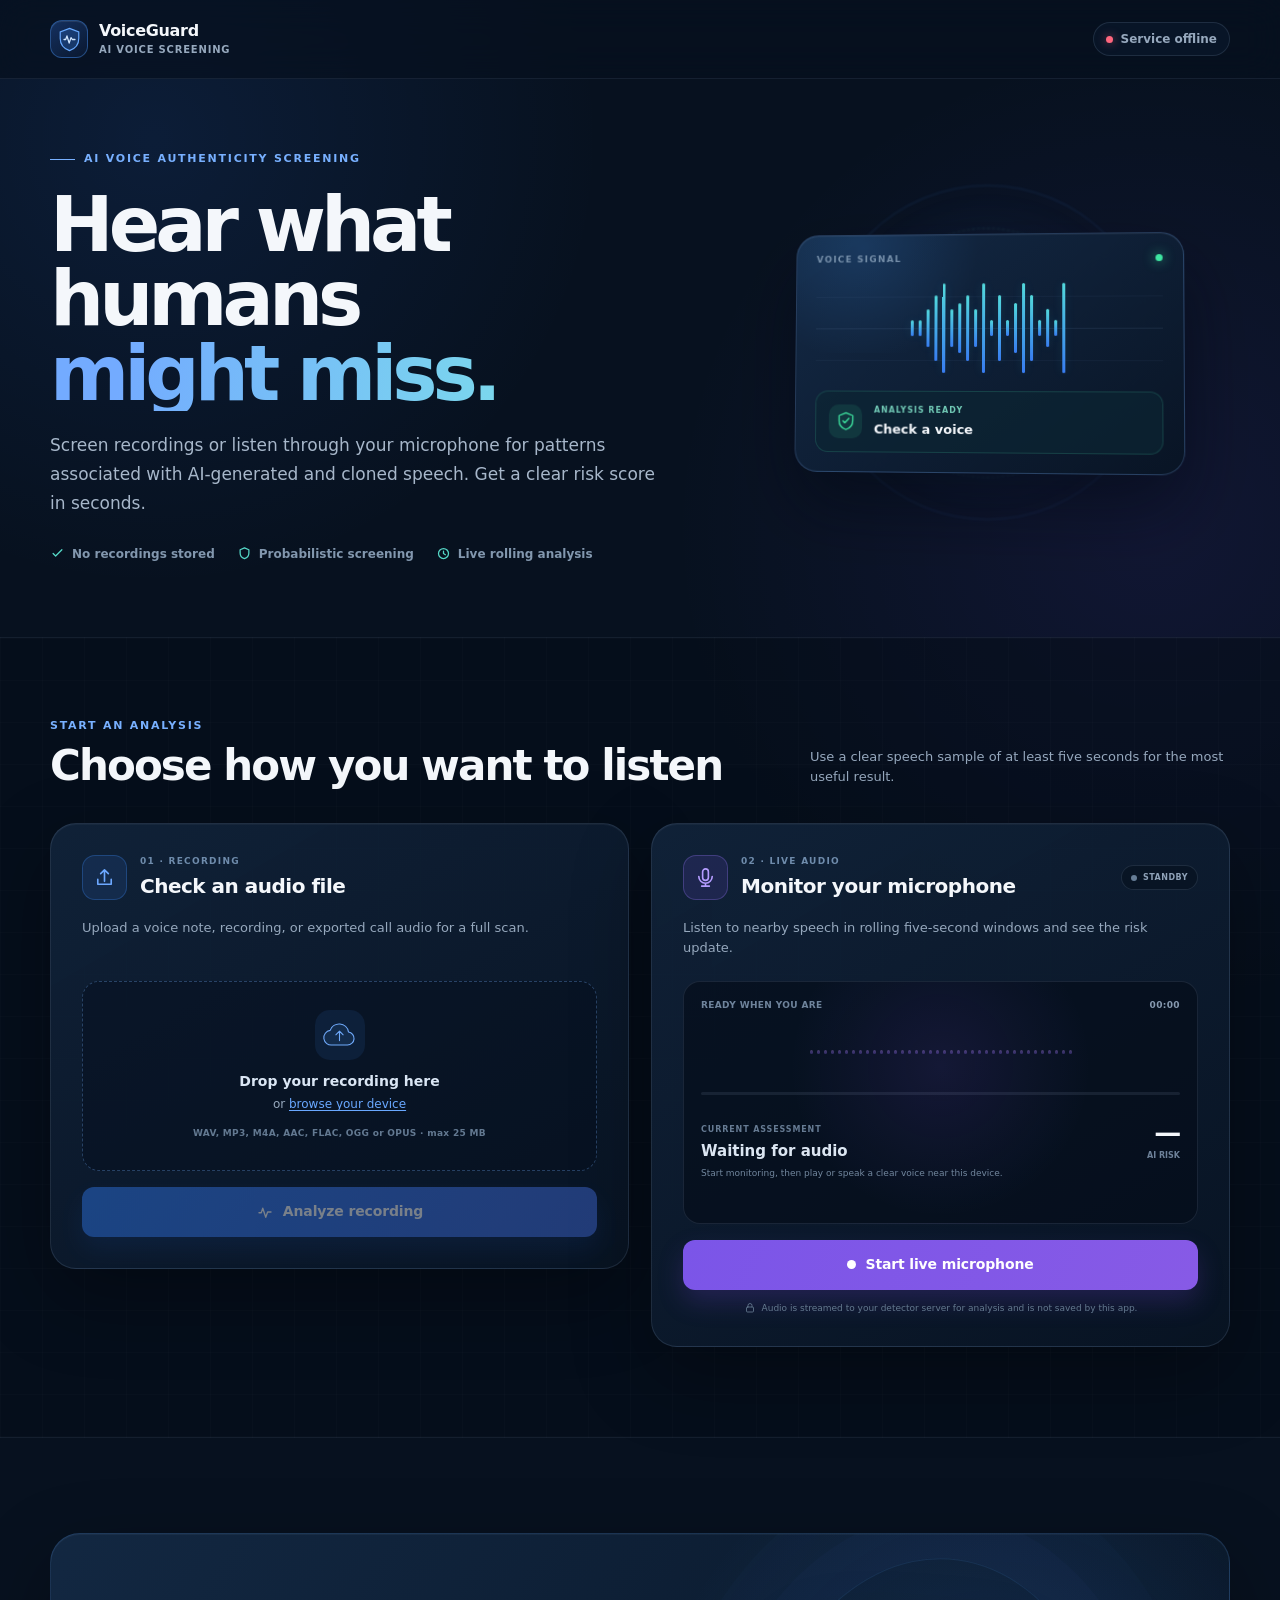
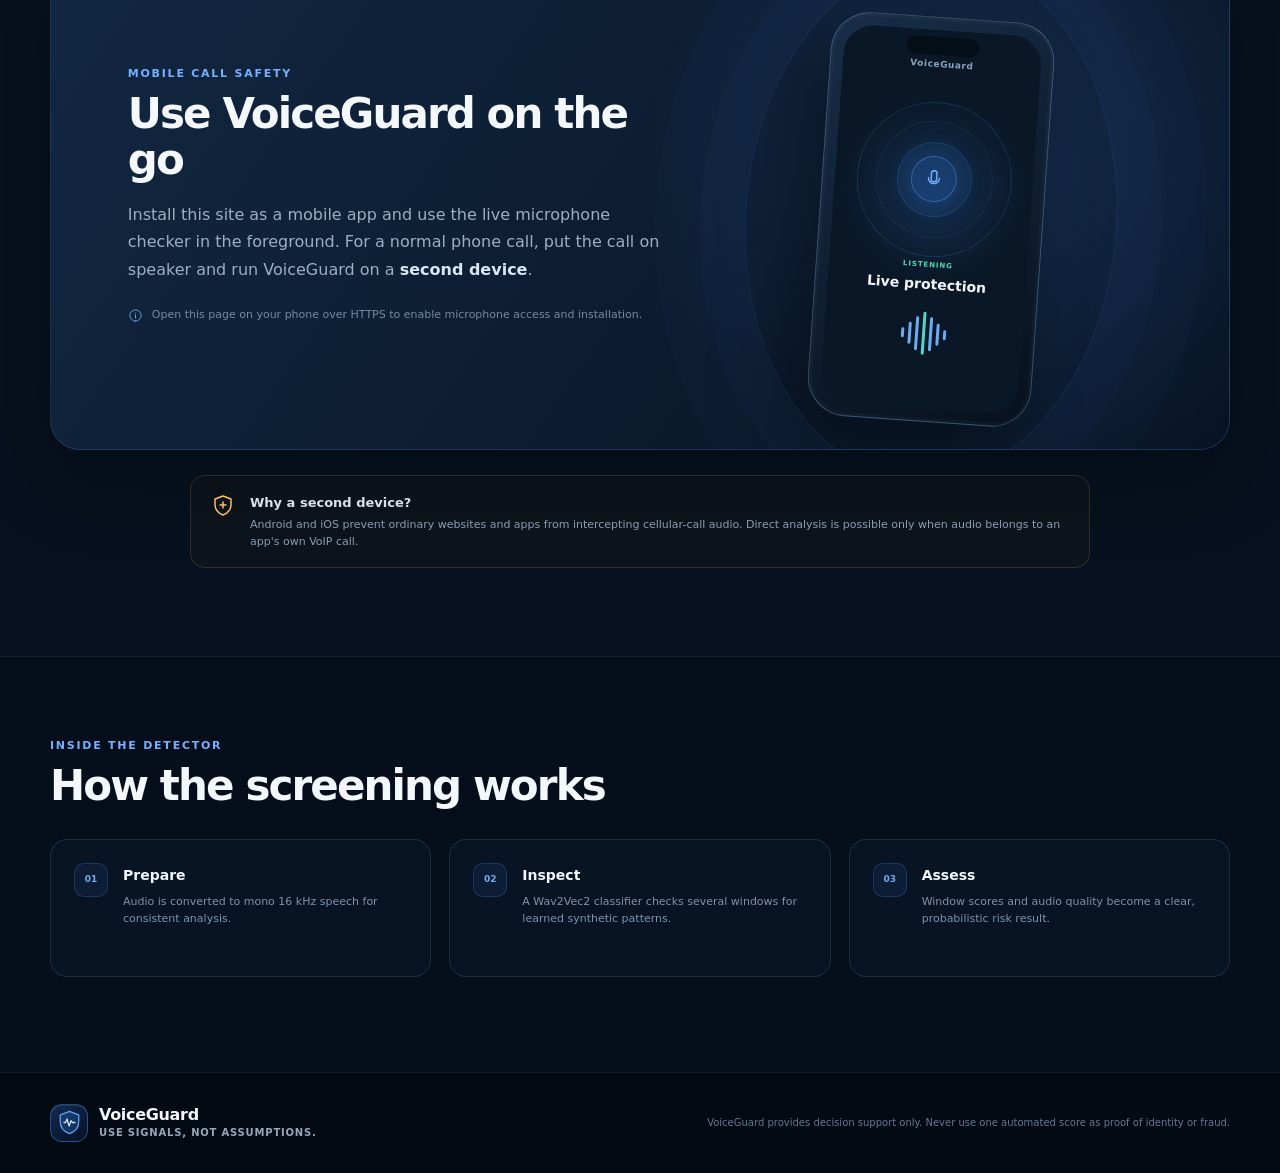
==== static/index.html @ 03537811 "Build VoiceGuard AI voice clone detector" ====
<!doctype html>
<html lang="en">
<head>
    <meta charset="utf-8">
    <meta name="viewport" content="width=device-width, initial-scale=1, viewport-fit=cover">
    <meta name="description" content="Screen uploaded recordings and live microphone audio for signs of AI-generated or cloned speech.">
    <meta name="theme-color" content="#07111f">
    <meta name="color-scheme" content="dark">
    <title>VoiceGuard AI — Voice clone detection</title>
    <link rel="icon" href="/static/icon.svg" type="image/svg+xml">
    <link rel="apple-touch-icon" href="/static/icon.svg">
    <link rel="manifest" href="/static/manifest.webmanifest">
    <link rel="stylesheet" href="/static/styles.css">
    <script src="/static/app.js" defer></script>
</head>
<body>
    <a class="skip-link" href="#main-content">Skip to main content</a>

    <header class="site-header">
        <div class="shell header-inner">
            <a class="brand" href="/" aria-label="VoiceGuard AI home">
                <span class="brand-mark" aria-hidden="true">
                    <svg viewBox="0 0 32 32" role="img">
                        <path d="M16 2.8 27 7v7.8c0 7-4.5 12.1-11 14.4C9.5 26.9 5 21.8 5 14.8V7l11-4.2Z"/>
                        <path class="brand-wave" d="M9.5 16h2l1.5-4.2 2.6 8.4 2.2-6.4 1.5 2.2h3.2"/>
                    </svg>
                </span>
                <span>
                    <strong>VoiceGuard</strong>
                    <small>AI voice screening</small>
                </span>
            </a>

            <div class="header-actions">
                <div class="service-state" id="service-state" title="Detector service status">
                    <span class="state-dot" aria-hidden="true"></span>
                    <span id="service-state-text">Checking service</span>
                </div>
                <button class="button button-quiet install-button" id="install-button" type="button" hidden>
                    <svg viewBox="0 0 24 24" aria-hidden="true">
                        <path d="M12 3v12m0 0 4-4m-4 4-4-4M5 20h14"/>
                    </svg>
                    Install app
                </button>
            </div>
        </div>
    </header>

    <main id="main-content">
        <section class="hero shell" aria-labelledby="hero-title">
            <div class="hero-copy">
                <div class="eyebrow"><span></span> AI voice authenticity screening</div>
                <h1 id="hero-title">Hear what humans <em>might miss.</em></h1>
                <p class="hero-lede">
                    Screen recordings or listen through your microphone for patterns associated
                    with AI-generated and cloned speech. Get a clear risk score in seconds.
                </p>
                <div class="hero-meta" aria-label="Product features">
                    <span>
                        <svg viewBox="0 0 24 24" aria-hidden="true"><path d="m5 12 4 4L19 6"/></svg>
                        No recordings stored
                    </span>
                    <span>
                        <svg viewBox="0 0 24 24" aria-hidden="true"><path d="M12 3 5 6v5c0 4.5 2.9 7.8 7 9.3 4.1-1.5 7-4.8 7-9.3V6l-7-3Z"/></svg>
                        Probabilistic screening
                    </span>
                    <span>
                        <svg viewBox="0 0 24 24" aria-hidden="true"><circle cx="12" cy="12" r="8"/><path d="M12 8v4l3 2"/></svg>
                        Live rolling analysis
                    </span>
                </div>
            </div>

            <div class="hero-visual" aria-hidden="true">
                <div class="orb orb-one"></div>
                <div class="orb orb-two"></div>
                <div class="voice-card">
                    <div class="voice-card-top">
                        <span>VOICE SIGNAL</span>
                        <i></i>
                    </div>
                    <div class="hero-wave">
                        <span></span><span></span><span></span><span></span><span></span>
                        <span></span><span></span><span></span><span></span><span></span>
                        <span></span><span></span><span></span><span></span><span></span>
                        <span></span><span></span><span></span><span></span><span></span>
                    </div>
                    <div class="voice-card-result">
                        <span class="mini-shield">
                            <svg viewBox="0 0 24 24"><path d="M12 2.8 20 6v5.6c0 5-3.3 8.8-8 10.4-4.7-1.6-8-5.4-8-10.4V6l8-3.2Z"/><path d="m8.5 12 2.2 2.2 4.8-5"/></svg>
                        </span>
                        <span><small>ANALYSIS READY</small><strong>Check a voice</strong></span>
                    </div>
                </div>
            </div>
        </section>

        <section class="analysis-section" aria-labelledby="analysis-title">
            <div class="shell">
                <div class="section-heading">
                    <div>
                        <span class="section-kicker">Start an analysis</span>
                        <h2 id="analysis-title">Choose how you want to listen</h2>
                    </div>
                    <p>Use a clear speech sample of at least five seconds for the most useful result.</p>
                </div>

                <div class="analysis-grid">
                    <article class="tool-card upload-card" id="upload-card">
                        <div class="card-heading">
                            <span class="card-icon blue" aria-hidden="true">
                                <svg viewBox="0 0 24 24"><path d="M12 16V4m0 0L8 8m4-4 4 4"/><path d="M5 14v5h14v-5"/></svg>
                            </span>
                            <div>
                                <span class="card-number">01 · RECORDING</span>
                                <h3>Check an audio file</h3>
                            </div>
                        </div>
                        <p class="card-intro">Upload a voice note, recording, or exported call audio for a full scan.</p>

                        <form id="upload-form" novalidate>
                            <input
                                id="audio-input"
                                class="visually-hidden"
                                type="file"
                                accept=".wav,.mp3,.m4a,.aac,.flac,.ogg,.opus,audio/wav,audio/mpeg,audio/mp4,audio/aac,audio/flac,audio/ogg"
                            >
                            <label class="dropzone" id="dropzone" for="audio-input">
                                <span class="upload-illustration" aria-hidden="true">
                                    <svg viewBox="0 0 48 48"><path d="M14 37h21a9 9 0 0 0 1.3-17.9A13 13 0 0 0 11.2 17 10 10 0 0 0 14 37Z"/><path d="M24 31V18m0 0-5 5m5-5 5 5"/></svg>
                                </span>
                                <strong>Drop your recording here</strong>
                                <span>or <u>browse your device</u></span>
                                <small>WAV, MP3, M4A, AAC, FLAC, OGG or OPUS · max 25 MB</small>
                            </label>

                            <div class="selected-file" id="selected-file" hidden>
                                <span class="file-type" id="file-type">WAV</span>
                                <div class="file-copy">
                                    <strong id="file-name">recording.wav</strong>
                                    <span id="file-meta">Ready to analyze</span>
                                </div>
                                <button class="icon-button" id="remove-file" type="button" aria-label="Remove selected recording">
                                    <svg viewBox="0 0 24 24" aria-hidden="true"><path d="m6 6 12 12M18 6 6 18"/></svg>
                                </button>
                                <audio id="audio-preview" preload="metadata"></audio>
                            </div>

                            <div class="inline-message error-message" id="file-error" role="alert" tabindex="-1" hidden></div>

                            <button class="button button-primary action-button" id="analyze-button" type="submit" disabled>
                                <span class="button-label">
                                    <svg viewBox="0 0 24 24" aria-hidden="true"><path d="M4 13h3l2-6 4 12 2.5-7H20"/></svg>
                                    Analyze recording
                                </span>
                                <span class="button-loading" hidden>
                                    <span class="spinner" aria-hidden="true"></span>
                                    <span id="upload-loading-text">Analyzing voice…</span>
                                </span>
                            </button>
                        </form>

                        <section class="result-panel" id="file-result" aria-live="polite" hidden>
                            <div class="result-top">
                                <div class="score-ring" id="file-score-ring" role="img" aria-label="Synthetic voice risk score">
                                    <div><strong id="file-score">—</strong><small>AI risk</small></div>
                                </div>
                                <div class="result-copy">
                                    <span class="verdict neutral" id="file-verdict">Waiting</span>
                                    <h4 id="file-result-title">Analysis result</h4>
                                    <p id="file-summary"></p>
                                </div>
                            </div>
                            <dl class="metrics" id="file-metrics">
                                <div><dt>Model confidence</dt><dd id="metric-confidence">—</dd></div>
                                <div><dt>Audio quality</dt><dd id="metric-quality">—</dd></div>
                                <div><dt>Analyzed audio</dt><dd id="metric-duration">—</dd></div>
                                <div><dt>Analysis windows</dt><dd id="metric-windows">—</dd></div>
                            </dl>
                            <p class="result-note">
                                <svg viewBox="0 0 24 24" aria-hidden="true"><path d="M12 21a9 9 0 1 0 0-18 9 9 0 0 0 0 18Z"/><path d="M12 11v5m0-8v.1"/></svg>
                                This is a screening result, not proof of identity. Verify suspicious callers independently.
                            </p>
                        </section>
                    </article>

                    <article class="tool-card live-card" id="live-card">
                        <div class="card-heading">
                            <span class="card-icon violet" aria-hidden="true">
                                <svg viewBox="0 0 24 24"><rect x="9" y="3" width="6" height="12" rx="3"/><path d="M5 11a7 7 0 0 0 14 0M12 18v3m-4 0h8"/></svg>
                            </span>
                            <div>
                                <span class="card-number">02 · LIVE AUDIO</span>
                                <h3>Monitor your microphone</h3>
                            </div>
                            <span class="live-chip" id="live-chip"><i></i><span>Standby</span></span>
                        </div>
                        <p class="card-intro">Listen to nearby speech in rolling five-second windows and see the risk update.</p>

                        <div class="live-display">
                            <div class="live-display-head">
                                <span id="live-state-text">Ready when you are</span>
                                <time id="live-timer" datetime="PT0S">00:00</time>
                            </div>
                            <div class="waveform" id="waveform" aria-hidden="true"></div>
                            <div class="mic-level" role="progressbar" aria-label="Microphone level" aria-valuemin="0" aria-valuemax="100" aria-valuenow="0">
                                <span id="mic-level-bar"></span>
                            </div>
                            <div class="live-result-row">
                                <div>
                                    <small>CURRENT ASSESSMENT</small>
                                    <strong id="live-verdict">Waiting for audio</strong>
                                </div>
                                <div class="live-score">
                                    <strong id="live-score">—</strong>
                                    <span>AI risk</span>
                                </div>
                            </div>
                            <p class="live-summary" id="live-summary">Start monitoring, then play or speak a clear voice near this device.</p>
                        </div>

                        <div class="inline-message error-message" id="live-error" role="alert" tabindex="-1" hidden></div>

                        <button class="button button-live action-button" id="live-button" type="button" aria-pressed="false">
                            <span class="button-label">
                                <span class="record-dot" aria-hidden="true"></span>
                                Start live microphone
                            </span>
                            <span class="button-loading" hidden>
                                <span class="spinner" aria-hidden="true"></span>
                                Connecting…
                            </span>
                        </button>

                        <p class="privacy-line">
                            <svg viewBox="0 0 24 24" aria-hidden="true"><rect x="5" y="10" width="14" height="10" rx="2"/><path d="M8 10V7a4 4 0 0 1 8 0v3"/></svg>
                            Audio is streamed to your detector server for analysis and is not saved by this app.
                        </p>
                    </article>
                </div>
            </div>
        </section>

        <section class="mobile-section shell" aria-labelledby="mobile-title">
            <div class="mobile-panel">
                <div class="mobile-copy">
                    <span class="section-kicker">Mobile call safety</span>
                    <h2 id="mobile-title">Use VoiceGuard on the go</h2>
                    <p>
                        Install this site as a mobile app and use the live microphone checker in the
                        foreground. For a normal phone call, put the call on speaker and run
                        VoiceGuard on a <strong>second device</strong>.
                    </p>
                    <button class="button button-secondary install-button" id="install-button-mobile" type="button" hidden>
                        <svg viewBox="0 0 24 24" aria-hidden="true"><path d="M12 3v12m0 0 4-4m-4 4-4-4M5 20h14"/></svg>
                        Install VoiceGuard
                    </button>
                    <div class="platform-tip" id="platform-tip">
                        <svg viewBox="0 0 24 24" aria-hidden="true"><path d="M12 21a9 9 0 1 0 0-18 9 9 0 0 0 0 18Z"/><path d="M12 11v5m0-8v.1"/></svg>
                        <span>Open this page on your phone over HTTPS to enable microphone access and installation.</span>
                    </div>
                </div>

                <div class="phone-demo" aria-hidden="true">
                    <div class="phone-speaker"></div>
                    <div class="phone-ui">
                        <span class="phone-brand">VoiceGuard</span>
                        <div class="phone-rings"><i></i><i></i><i></i><b><svg viewBox="0 0 24 24"><rect x="9" y="3" width="6" height="12" rx="3"/><path d="M6 11a6 6 0 0 0 12 0"/></svg></b></div>
                        <small>LISTENING</small>
                        <strong>Live protection</strong>
                        <div class="phone-wave"><span></span><span></span><span></span><span></span><span></span><span></span><span></span></div>
                    </div>
                </div>
            </div>

            <div class="capability-note">
                <svg viewBox="0 0 24 24" aria-hidden="true"><path d="M12 3 4 6v5.5c0 5 3.2 8.7 8 10.5 4.8-1.8 8-5.5 8-10.5V6l-8-3Z"/><path d="M9 12h6m-3-3v6"/></svg>
                <div>
                    <strong>Why a second device?</strong>
                    <p>
                        Android and iOS prevent ordinary websites and apps from intercepting cellular-call
                        audio. Direct analysis is possible only when audio belongs to an app's own VoIP call.
                    </p>
                </div>
            </div>
        </section>

        <section class="how-section" aria-labelledby="how-title">
            <div class="shell">
                <div class="section-heading compact">
                    <div>
                        <span class="section-kicker">Inside the detector</span>
                        <h2 id="how-title">How the screening works</h2>
                    </div>
                </div>
                <ol class="steps">
                    <li>
                        <span>01</span>
                        <div><strong>Prepare</strong><p>Audio is converted to mono 16 kHz speech for consistent analysis.</p></div>
                    </li>
                    <li>
                        <span>02</span>
                        <div><strong>Inspect</strong><p>A Wav2Vec2 classifier checks several windows for learned synthetic patterns.</p></div>
                    </li>
                    <li>
                        <span>03</span>
                        <div><strong>Assess</strong><p>Window scores and audio quality become a clear, probabilistic risk result.</p></div>
                    </li>
                </ol>
            </div>
        </section>
    </main>

    <footer>
        <div class="shell footer-inner">
            <div class="brand footer-brand">
                <span class="brand-mark" aria-hidden="true">
                    <svg viewBox="0 0 32 32"><path d="M16 2.8 27 7v7.8c0 7-4.5 12.1-11 14.4C9.5 26.9 5 21.8 5 14.8V7l11-4.2Z"/><path class="brand-wave" d="M9.5 16h2l1.5-4.2 2.6 8.4 2.2-6.4 1.5 2.2h3.2"/></svg>
                </span>
                <span><strong>VoiceGuard</strong><small>Use signals, not assumptions.</small></span>
            </div>
            <p>VoiceGuard provides decision support only. Never use one automated score as proof of identity or fraud.</p>
        </div>
    </footer>

    <noscript>
        <div class="noscript">VoiceGuard needs JavaScript to upload and stream audio.</div>
    </noscript>
</body>
</html>
---- static/styles.css ----
:root {
    --bg: #07111f;
    --bg-deep: #040a13;
    --surface: #0d1a2c;
    --surface-2: #112238;
    --line: rgba(154, 180, 211, 0.15);
    --line-strong: rgba(154, 180, 211, 0.28);
    --text: #f4f7fb;
    --muted: #96a8bd;
    --faint: #6f839c;
    --blue: #3c8cff;
    --cyan: #40d9e5;
    --violet: #9d7cff;
    --green: #3ee6a1;
    --amber: #ffbd5c;
    --red: #ff667e;
    --shadow: 0 28px 80px rgba(0, 0, 0, 0.32);
    --radius-lg: 26px;
    --radius-md: 18px;
    --shell: 1180px;
}

* {
    box-sizing: border-box;
}

[hidden] {
    display: none !important;
}

html {
    scroll-behavior: smooth;
}

body {
    min-width: 320px;
    min-height: 100vh;
    min-height: 100dvh;
    margin: 0;
    overflow-x: hidden;
    color: var(--text);
    background:
        radial-gradient(circle at 12% 5%, rgba(52, 127, 255, 0.11), transparent 28rem),
        radial-gradient(circle at 90% 19%, rgba(115, 74, 255, 0.09), transparent 30rem),
        var(--bg);
    font-family: Inter, ui-sans-serif, system-ui, -apple-system, BlinkMacSystemFont, "Segoe UI", sans-serif;
    font-size: 16px;
    line-height: 1.5;
    -webkit-font-smoothing: antialiased;
}

button,
input {
    font: inherit;
}

button,
label {
    -webkit-tap-highlight-color: transparent;
}

button {
    color: inherit;
}

svg {
    display: block;
}

.shell {
    width: min(calc(100% - 40px), var(--shell));
    margin-inline: auto;
}

.visually-hidden {
    position: absolute !important;
    width: 1px !important;
    height: 1px !important;
    padding: 0 !important;
    margin: -1px !important;
    overflow: hidden !important;
    clip: rect(0, 0, 0, 0) !important;
    white-space: nowrap !important;
    border: 0 !important;
}

.skip-link {
    position: fixed;
    z-index: 100;
    top: 10px;
    left: 10px;
    padding: 10px 14px;
    color: #07111f;
    background: #fff;
    border-radius: 9px;
    transform: translateY(-160%);
    transition: transform 160ms ease;
}

.skip-link:focus {
    transform: translateY(0);
}

:focus-visible {
    outline: 3px solid rgba(64, 217, 229, 0.72);
    outline-offset: 3px;
}

.site-header {
    position: relative;
    z-index: 20;
    border-bottom: 1px solid rgba(154, 180, 211, 0.1);
    background: rgba(7, 17, 31, 0.7);
    backdrop-filter: blur(18px);
}

.header-inner {
    min-height: 78px;
    display: flex;
    align-items: center;
    justify-content: space-between;
    gap: 24px;
}

.brand {
    display: inline-flex;
    align-items: center;
    gap: 11px;
    color: inherit;
    text-decoration: none;
}

.brand > span:last-child {
    display: grid;
    line-height: 1.05;
}

.brand strong {
    font-size: 16px;
    letter-spacing: -0.02em;
}

.brand small {
    margin-top: 5px;
    color: var(--muted);
    font-size: 10px;
    font-weight: 600;
    letter-spacing: 0.08em;
    text-transform: uppercase;
}

.brand-mark {
    width: 38px;
    height: 38px;
    display: grid;
    place-items: center;
    border: 1px solid rgba(78, 155, 255, 0.38);
    border-radius: 12px;
    background: linear-gradient(145deg, rgba(55, 128, 255, 0.28), rgba(61, 103, 197, 0.08));
    box-shadow: inset 0 1px rgba(255, 255, 255, 0.09);
}

.brand-mark svg {
    width: 27px;
    height: 27px;
}

.brand-mark path:first-child {
    fill: rgba(60, 140, 255, 0.22);
    stroke: #67a9ff;
    stroke-width: 1.4;
}

.brand-mark .brand-wave {
    fill: none;
    stroke: #cfe5ff;
    stroke-linecap: round;
    stroke-linejoin: round;
    stroke-width: 1.5;
}

.header-actions {
    display: flex;
    align-items: center;
    gap: 12px;
}

.service-state {
    display: inline-flex;
    align-items: center;
    gap: 8px;
    min-height: 34px;
    padding: 0 12px;
    color: var(--muted);
    border: 1px solid var(--line);
    border-radius: 999px;
    background: rgba(12, 27, 46, 0.62);
    font-size: 12px;
    font-weight: 650;
}

.state-dot {
    width: 7px;
    height: 7px;
    flex: 0 0 auto;
    border-radius: 50%;
    background: var(--amber);
    box-shadow: 0 0 10px rgba(255, 189, 92, 0.5);
}

.service-state.online .state-dot {
    background: var(--green);
    box-shadow: 0 0 10px rgba(62, 230, 161, 0.55);
}

.service-state.offline .state-dot {
    background: var(--red);
    box-shadow: 0 0 10px rgba(255, 102, 126, 0.55);
}

.button {
    min-height: 44px;
    display: inline-flex;
    align-items: center;
    justify-content: center;
    gap: 9px;
    padding: 0 17px;
    border: 0;
    border-radius: 12px;
    cursor: pointer;
    font-size: 14px;
    font-weight: 750;
    letter-spacing: -0.01em;
    transition: transform 160ms ease, border-color 160ms ease, background 160ms ease, opacity 160ms ease;
}

.button:hover:not(:disabled) {
    transform: translateY(-1px);
}

.button:active:not(:disabled) {
    transform: translateY(0);
}

.button:disabled {
    cursor: not-allowed;
    opacity: 0.45;
}

.button svg {
    width: 18px;
    height: 18px;
    fill: none;
    stroke: currentColor;
    stroke-linecap: round;
    stroke-linejoin: round;
    stroke-width: 1.8;
}

.button-quiet {
    min-height: 36px;
    color: #c8d7e8;
    border: 1px solid var(--line);
    background: rgba(18, 37, 61, 0.62);
    font-size: 12px;
}

.hero {
    min-height: 495px;
    display: grid;
    grid-template-columns: minmax(0, 1.12fr) minmax(350px, 0.88fr);
    align-items: center;
    gap: clamp(30px, 6vw, 92px);
    padding-top: 64px;
    padding-bottom: 74px;
}

.hero-copy,
.hero-visual {
    min-width: 0;
}

.eyebrow,
.section-kicker {
    color: #78b0ff;
    font-size: 11px;
    font-weight: 800;
    letter-spacing: 0.16em;
    text-transform: uppercase;
}

.eyebrow {
    display: inline-flex;
    align-items: center;
    gap: 9px;
    margin-bottom: 20px;
}

.eyebrow span {
    width: 25px;
    height: 1px;
    background: currentColor;
}

h1,
h2,
h3,
h4,
p {
    margin-top: 0;
}

h1 {
    max-width: 690px;
    margin-bottom: 20px;
    font-size: clamp(46px, 6vw, 76px);
    line-height: 0.98;
    letter-spacing: -0.065em;
}

h1 em {
    display: block;
    color: transparent;
    background: linear-gradient(100deg, #73abff 12%, #7de5e7 92%);
    -webkit-background-clip: text;
    background-clip: text;
    font-style: normal;
}

.hero-lede {
    max-width: 640px;
    margin-bottom: 27px;
    color: #a7b7ca;
    font-size: 17px;
    line-height: 1.7;
    overflow-wrap: anywhere;
}

.hero-meta {
    display: flex;
    flex-wrap: wrap;
    gap: 11px 22px;
}

.hero-meta span {
    display: inline-flex;
    align-items: center;
    gap: 7px;
    color: #8297ae;
    font-size: 12px;
    font-weight: 600;
}

.hero-meta svg {
    width: 15px;
    height: 15px;
    fill: none;
    stroke: #55d8c7;
    stroke-linecap: round;
    stroke-linejoin: round;
    stroke-width: 2;
}

.hero-visual {
    position: relative;
    min-height: 345px;
    display: grid;
    place-items: center;
}

.orb {
    position: absolute;
    border-radius: 50%;
    filter: blur(1px);
}

.orb-one {
    width: 335px;
    height: 335px;
    border: 1px solid rgba(71, 138, 241, 0.16);
    background: radial-gradient(circle, rgba(47, 109, 213, 0.16), rgba(44, 89, 163, 0.025) 60%, transparent 68%);
}

.orb-two {
    width: 250px;
    height: 250px;
    border: 1px dashed rgba(101, 219, 224, 0.15);
    animation: slow-spin 24s linear infinite;
}

.voice-card {
    position: relative;
    z-index: 2;
    width: min(100%, 390px);
    max-width: 100%;
    padding: 18px 20px 19px;
    overflow: hidden;
    border: 1px solid rgba(115, 165, 230, 0.25);
    border-radius: 23px;
    background:
        linear-gradient(145deg, rgba(20, 43, 72, 0.94), rgba(8, 20, 36, 0.96)),
        var(--surface);
    box-shadow: 0 34px 70px rgba(1, 8, 18, 0.5), inset 0 1px rgba(255, 255, 255, 0.05);
    transform: perspective(850px) rotateY(-4deg) rotateX(2deg);
}

.voice-card::after {
    position: absolute;
    inset: -40% 45% 50% -20%;
    content: "";
    background: radial-gradient(circle, rgba(64, 156, 255, 0.15), transparent 65%);
}

.voice-card-top,
.voice-card-result {
    position: relative;
    z-index: 1;
    display: flex;
    align-items: center;
    justify-content: space-between;
}

.voice-card-top {
    color: #7790aa;
    font-size: 9px;
    font-weight: 800;
    letter-spacing: 0.15em;
}

.voice-card-top i {
    width: 7px;
    height: 7px;
    border-radius: 50%;
    background: var(--green);
    box-shadow: 0 0 12px rgba(62, 230, 161, 0.75);
}

.hero-wave {
    position: relative;
    z-index: 1;
    height: 125px;
    display: flex;
    align-items: center;
    justify-content: center;
    gap: 5px;
    padding: 10px 0;
}

.hero-wave::before {
    position: absolute;
    right: 0;
    left: 0;
    height: 1px;
    content: "";
    background: rgba(121, 155, 194, 0.12);
    box-shadow: 0 -32px rgba(121, 155, 194, 0.06), 0 32px rgba(121, 155, 194, 0.06);
}

.hero-wave span {
    z-index: 1;
    width: 3px;
    height: 16%;
    border-radius: 5px;
    background: linear-gradient(to top, #387cf1, #52d9dc);
    box-shadow: 0 0 10px rgba(65, 183, 231, 0.16);
    animation: hero-pulse 1.2s ease-in-out infinite alternate;
}

.hero-wave span:nth-child(3n) { height: 36%; animation-delay: -0.2s; }
.hero-wave span:nth-child(4n) { height: 62%; animation-delay: -0.6s; }
.hero-wave span:nth-child(5n) { height: 86%; animation-delay: -0.9s; }
.hero-wave span:nth-child(7n) { height: 48%; animation-delay: -0.4s; }

.voice-card-result {
    justify-content: flex-start;
    gap: 12px;
    padding: 13px;
    border: 1px solid rgba(73, 218, 179, 0.17);
    border-radius: 13px;
    background: rgba(13, 38, 52, 0.67);
}

.voice-card-result > span:last-child {
    display: grid;
}

.voice-card-result small {
    color: #72cbb7;
    font-size: 8px;
    font-weight: 800;
    letter-spacing: 0.13em;
}

.voice-card-result strong {
    margin-top: 3px;
    font-size: 13px;
}

.mini-shield {
    width: 34px;
    height: 34px;
    display: grid;
    place-items: center;
    color: var(--green);
    border-radius: 10px;
    background: rgba(62, 230, 161, 0.1);
}

.mini-shield svg {
    width: 21px;
    height: 21px;
    fill: none;
    stroke: currentColor;
    stroke-linecap: round;
    stroke-linejoin: round;
    stroke-width: 1.5;
}

.analysis-section {
    position: relative;
    padding: 74px 0 90px;
    border-top: 1px solid rgba(154, 180, 211, 0.1);
    border-bottom: 1px solid rgba(154, 180, 211, 0.1);
    background:
        linear-gradient(rgba(255, 255, 255, 0.012) 1px, transparent 1px),
        linear-gradient(90deg, rgba(255, 255, 255, 0.012) 1px, transparent 1px),
        rgba(4, 12, 23, 0.52);
    background-size: 42px 42px;
}

.section-heading {
    display: flex;
    align-items: end;
    justify-content: space-between;
    gap: 30px;
    margin-bottom: 34px;
}

.section-heading h2,
.mobile-copy h2 {
    margin: 7px 0 0;
    font-size: clamp(29px, 4vw, 42px);
    line-height: 1.1;
    letter-spacing: -0.045em;
}

.section-heading > p {
    max-width: 420px;
    margin-bottom: 3px;
    color: var(--muted);
    font-size: 13px;
}

.analysis-grid {
    display: grid;
    grid-template-columns: repeat(2, minmax(0, 1fr));
    gap: 22px;
    align-items: start;
}

.tool-card {
    min-width: 0;
    padding: clamp(22px, 3vw, 31px);
    border: 1px solid var(--line);
    border-radius: var(--radius-lg);
    background: linear-gradient(150deg, rgba(17, 35, 58, 0.92), rgba(8, 20, 35, 0.97));
    box-shadow: var(--shadow), inset 0 1px rgba(255, 255, 255, 0.035);
}

.card-heading {
    display: flex;
    align-items: center;
    gap: 13px;
}

.card-heading > div {
    min-width: 0;
}

.card-icon {
    width: 45px;
    height: 45px;
    flex: 0 0 auto;
    display: grid;
    place-items: center;
    border: 1px solid;
    border-radius: 13px;
}

.card-icon.blue {
    color: #6da8ff;
    border-color: rgba(63, 140, 255, 0.28);
    background: rgba(53, 123, 229, 0.13);
}

.card-icon.violet {
    color: #b49cff;
    border-color: rgba(157, 124, 255, 0.28);
    background: rgba(132, 87, 244, 0.13);
}

.card-icon svg {
    width: 23px;
    height: 23px;
    fill: none;
    stroke: currentColor;
    stroke-linecap: round;
    stroke-linejoin: round;
    stroke-width: 1.7;
}

.card-number {
    display: block;
    margin-bottom: 2px;
    color: #6f8cac;
    font-size: 9px;
    font-weight: 800;
    letter-spacing: 0.14em;
}

.card-heading h3 {
    margin: 0;
    font-size: 20px;
    letter-spacing: -0.025em;
}

.card-intro {
    min-height: 42px;
    margin: 17px 0 21px;
    color: var(--muted);
    font-size: 13px;
    line-height: 1.6;
}

.dropzone {
    min-height: 190px;
    display: flex;
    flex-direction: column;
    align-items: center;
    justify-content: center;
    padding: 23px;
    color: var(--muted);
    border: 1px dashed rgba(100, 153, 221, 0.35);
    border-radius: 17px;
    background: rgba(6, 17, 31, 0.52);
    cursor: pointer;
    text-align: center;
    transition: border-color 160ms ease, background 160ms ease, transform 160ms ease;
}

.dropzone:hover,
.dropzone.dragging {
    border-color: rgba(74, 151, 255, 0.75);
    background: rgba(28, 71, 126, 0.17);
    transform: translateY(-1px);
}

.upload-illustration {
    width: 50px;
    height: 50px;
    display: grid;
    place-items: center;
    margin-bottom: 11px;
    color: #6fa9fa;
    border-radius: 15px;
    background: rgba(55, 126, 226, 0.11);
}

.upload-illustration svg {
    width: 35px;
    height: 35px;
    fill: rgba(74, 143, 237, 0.1);
    stroke: currentColor;
    stroke-linecap: round;
    stroke-linejoin: round;
    stroke-width: 1.5;
}

.dropzone strong {
    color: #dae6f4;
    font-size: 14px;
}

.dropzone > span:not(.upload-illustration) {
    margin-top: 3px;
    font-size: 12px;
}

.dropzone u {
    color: #69a8ff;
    text-underline-offset: 2px;
}

.dropzone small {
    margin-top: 14px;
    color: #637991;
    font-size: 9px;
    font-weight: 650;
    letter-spacing: 0.035em;
}

.selected-file {
    min-height: 76px;
    display: grid;
    grid-template-columns: auto minmax(0, 1fr) auto;
    align-items: center;
    gap: 13px;
    padding: 13px;
    border: 1px solid rgba(85, 154, 243, 0.24);
    border-radius: 15px;
    background: rgba(14, 36, 61, 0.68);
}

.file-type {
    width: 43px;
    height: 43px;
    display: grid;
    place-items: center;
    color: #8fbaff;
    border-radius: 10px;
    background: rgba(55, 126, 226, 0.13);
    font-size: 9px;
    font-weight: 850;
}

.file-copy {
    min-width: 0;
    display: grid;
}

.file-copy strong {
    overflow: hidden;
    color: #dbe7f5;
    font-size: 13px;
    text-overflow: ellipsis;
    white-space: nowrap;
}

.file-copy span {
    margin-top: 4px;
    color: var(--faint);
    font-size: 10px;
}

.icon-button {
    width: 34px;
    height: 34px;
    display: grid;
    place-items: center;
    padding: 0;
    color: #8297ae;
    border: 0;
    border-radius: 9px;
    background: transparent;
    cursor: pointer;
}

.icon-button:hover {
    color: #fff;
    background: rgba(255, 255, 255, 0.06);
}

.icon-button svg {
    width: 17px;
    height: 17px;
    fill: none;
    stroke: currentColor;
    stroke-linecap: round;
    stroke-width: 1.8;
}

.inline-message {
    margin-top: 12px;
    padding: 10px 12px;
    border-radius: 10px;
    font-size: 11px;
    line-height: 1.45;
}

.error-message {
    color: #ffc2cc;
    border: 1px solid rgba(255, 102, 126, 0.25);
    background: rgba(157, 39, 65, 0.14);
}

.action-button {
    width: 100%;
    min-height: 50px;
    margin-top: 16px;
}

.button-primary {
    color: white;
    background: linear-gradient(115deg, #2e78ec, #426cdd);
    box-shadow: 0 12px 26px rgba(38, 103, 216, 0.23);
}

.button-live {
    color: white;
    background: linear-gradient(115deg, #7b55e8, #875ae6);
    box-shadow: 0 12px 26px rgba(118, 68, 220, 0.22);
}

.button-live.running {
    color: #ffd8df;
    border: 1px solid rgba(255, 102, 126, 0.35);
    background: rgba(130, 38, 59, 0.25);
    box-shadow: none;
}

.button-label,
.button-loading {
    display: inline-flex;
    align-items: center;
    justify-content: center;
    gap: 9px;
}

.spinner {
    width: 17px;
    height: 17px;
    border: 2px solid rgba(255, 255, 255, 0.3);
    border-top-color: #fff;
    border-radius: 50%;
    animation: spin 700ms linear infinite;
}

.result-panel {
    margin-top: 17px;
    padding: 18px;
    border: 1px solid rgba(99, 165, 244, 0.2);
    border-radius: 17px;
    background: rgba(6, 17, 31, 0.69);
}

.result-top {
    display: grid;
    grid-template-columns: auto minmax(0, 1fr);
    align-items: center;
    gap: 17px;
}

.score-ring {
    --score: 0;
    --ring-color: #6b8098;
    width: 93px;
    height: 93px;
    display: grid;
    place-items: center;
    border-radius: 50%;
    background: conic-gradient(var(--ring-color) calc(var(--score) * 1%), rgba(107, 128, 152, 0.14) 0);
    box-shadow: 0 0 30px color-mix(in srgb, var(--ring-color) 17%, transparent);
}

.score-ring::before {
    grid-area: 1 / 1;
    width: 75px;
    height: 75px;
    content: "";
    border: 1px solid var(--line);
    border-radius: 50%;
    background: #0a1728;
}

.score-ring > div {
    z-index: 1;
    grid-area: 1 / 1;
    display: grid;
    text-align: center;
}

.score-ring strong {
    font-size: 22px;
    letter-spacing: -0.04em;
}

.score-ring small {
    color: var(--faint);
    font-size: 8px;
    font-weight: 750;
    letter-spacing: 0.08em;
    text-transform: uppercase;
}

.result-copy {
    min-width: 0;
}

.verdict {
    display: inline-flex;
    padding: 4px 8px;
    border: 1px solid;
    border-radius: 999px;
    font-size: 8px;
    font-weight: 850;
    letter-spacing: 0.1em;
}

.verdict.human {
    color: #75e6b9;
    border-color: rgba(62, 230, 161, 0.24);
    background: rgba(62, 230, 161, 0.09);
}

.verdict.uncertain {
    color: #ffd38c;
    border-color: rgba(255, 189, 92, 0.25);
    background: rgba(255, 189, 92, 0.09);
}

.verdict.synthetic {
    color: #ff9dae;
    border-color: rgba(255, 102, 126, 0.28);
    background: rgba(255, 102, 126, 0.1);
}

.verdict.neutral {
    color: #9eb0c4;
    border-color: var(--line-strong);
    background: rgba(126, 150, 176, 0.08);
}

.result-copy h4 {
    margin: 8px 0 4px;
    font-size: 16px;
}

.result-copy p {
    margin-bottom: 0;
    color: var(--muted);
    font-size: 10px;
    line-height: 1.5;
}

.metrics {
    display: grid;
    grid-template-columns: repeat(2, minmax(0, 1fr));
    gap: 1px;
    margin: 16px 0 0;
    overflow: hidden;
    border: 1px solid rgba(154, 180, 211, 0.11);
    border-radius: 11px;
    background: rgba(154, 180, 211, 0.1);
}

.metrics div {
    min-width: 0;
    padding: 10px 11px;
    background: rgba(8, 22, 38, 0.96);
}

.metrics dt {
    color: var(--faint);
    font-size: 8px;
    font-weight: 700;
    letter-spacing: 0.04em;
    text-transform: uppercase;
}

.metrics dd {
    margin: 3px 0 0;
    overflow: hidden;
    color: #ccdaea;
    font-size: 11px;
    font-weight: 700;
    text-overflow: ellipsis;
    white-space: nowrap;
}

.result-note {
    display: flex;
    gap: 7px;
    margin: 13px 0 0;
    color: #6f839a;
    font-size: 9px;
    line-height: 1.45;
}

.result-note svg {
    width: 13px;
    height: 13px;
    flex: 0 0 auto;
    margin-top: 1px;
    fill: none;
    stroke: currentColor;
    stroke-linecap: round;
    stroke-width: 1.7;
}

.live-chip {
    min-height: 25px;
    display: inline-flex;
    align-items: center;
    gap: 6px;
    margin-left: auto;
    padding: 0 9px;
    color: #8fa2b8;
    border: 1px solid var(--line);
    border-radius: 999px;
    background: rgba(5, 14, 26, 0.5);
    font-size: 8px;
    font-weight: 850;
    letter-spacing: 0.06em;
    text-transform: uppercase;
}

.live-chip i {
    width: 6px;
    height: 6px;
    border-radius: 50%;
    background: #667d96;
}

.live-chip.active {
    color: #aeeed4;
    border-color: rgba(62, 230, 161, 0.25);
    background: rgba(62, 230, 161, 0.08);
}

.live-chip.active i {
    background: var(--green);
    box-shadow: 0 0 9px rgba(62, 230, 161, 0.7);
    animation: blink 1.4s ease-in-out infinite;
}

.live-display {
    min-height: 243px;
    padding: 17px;
    border: 1px solid rgba(154, 180, 211, 0.13);
    border-radius: 17px;
    background:
        radial-gradient(circle at 50% 35%, rgba(129, 83, 234, 0.11), transparent 50%),
        rgba(5, 14, 27, 0.7);
}

.live-display-head {
    display: flex;
    justify-content: space-between;
    gap: 16px;
    color: #6f849c;
    font-size: 9px;
    font-weight: 700;
    letter-spacing: 0.04em;
    text-transform: uppercase;
}

.live-display-head time {
    color: #879ab0;
    font-variant-numeric: tabular-nums;
}

.waveform {
    height: 80px;
    display: flex;
    align-items: center;
    justify-content: center;
    gap: 4px;
    overflow: hidden;
}

.waveform span {
    width: 3px;
    height: 4px;
    border-radius: 4px;
    background: linear-gradient(to top, #7655db, #bd91ff);
    opacity: 0.35;
    transition: height 90ms linear, opacity 160ms ease;
}

.waveform.active span {
    opacity: 0.86;
}

.mic-level {
    height: 3px;
    overflow: hidden;
    border-radius: 4px;
    background: rgba(136, 155, 183, 0.13);
}

.mic-level span {
    width: 0;
    height: 100%;
    display: block;
    border-radius: inherit;
    background: linear-gradient(90deg, #6d5be8, #58d8de);
    transition: width 80ms linear;
}

.live-result-row {
    min-height: 67px;
    display: flex;
    align-items: end;
    justify-content: space-between;
    gap: 16px;
    padding-top: 15px;
}

.live-result-row > div:first-child {
    min-width: 0;
    display: grid;
}

.live-result-row small {
    color: #667b93;
    font-size: 8px;
    font-weight: 800;
    letter-spacing: 0.11em;
}

.live-result-row > div:first-child strong {
    margin-top: 4px;
    overflow: hidden;
    color: #dce6f2;
    font-size: 15px;
    text-overflow: ellipsis;
    white-space: nowrap;
}

.live-score {
    flex: 0 0 auto;
    display: grid;
    text-align: right;
}

.live-score strong {
    font-size: 27px;
    line-height: 1;
    letter-spacing: -0.045em;
}

.live-score span {
    margin-top: 4px;
    color: #6e829a;
    font-size: 8px;
    font-weight: 700;
    text-transform: uppercase;
}

.live-summary {
    min-height: 30px;
    margin: 5px 0 0;
    color: #71869d;
    font-size: 9px;
    line-height: 1.45;
}

.record-dot {
    width: 9px;
    height: 9px;
    border: 2px solid rgba(255, 255, 255, 0.4);
    border-radius: 50%;
    background: white;
}

.privacy-line {
    display: flex;
    justify-content: center;
    gap: 6px;
    margin: 12px 0 0;
    color: #64798f;
    font-size: 9px;
    text-align: center;
}

.privacy-line svg {
    width: 12px;
    height: 12px;
    flex: 0 0 auto;
    fill: none;
    stroke: currentColor;
    stroke-linecap: round;
    stroke-linejoin: round;
    stroke-width: 1.7;
}

.mobile-section {
    padding-top: 95px;
    padding-bottom: 88px;
}

.mobile-panel {
    min-height: 440px;
    display: grid;
    grid-template-columns: 1.1fr 0.9fr;
    align-items: center;
    gap: 50px;
    overflow: hidden;
    padding: 55px clamp(30px, 6vw, 78px);
    border: 1px solid rgba(93, 148, 222, 0.2);
    border-radius: 30px;
    background:
        radial-gradient(circle at 80% 45%, rgba(66, 125, 221, 0.19), transparent 35%),
        linear-gradient(125deg, rgba(19, 41, 67, 0.96), rgba(7, 20, 36, 0.98));
    box-shadow: var(--shadow), inset 0 1px rgba(255, 255, 255, 0.04);
}

.mobile-copy {
    position: relative;
    z-index: 2;
    max-width: 590px;
}

.mobile-copy p {
    margin: 18px 0 24px;
    color: #9cafc3;
    line-height: 1.7;
}

.mobile-copy p strong {
    color: #dce7f5;
}

.button-secondary {
    color: #dceaff;
    border: 1px solid rgba(84, 153, 246, 0.34);
    background: rgba(47, 112, 208, 0.18);
}

.platform-tip {
    display: flex;
    align-items: flex-start;
    gap: 9px;
    margin-top: 19px;
    color: #748aa2;
    font-size: 11px;
}

.platform-tip svg {
    width: 15px;
    height: 15px;
    flex: 0 0 auto;
    margin-top: 1px;
    fill: none;
    stroke: #6c9edc;
    stroke-linecap: round;
    stroke-width: 1.6;
}

.phone-demo {
    position: relative;
    justify-self: center;
    width: 224px;
    height: 405px;
    padding: 12px;
    border: 1px solid rgba(151, 187, 232, 0.32);
    border-radius: 39px;
    background: linear-gradient(145deg, #182d47, #07111e);
    box-shadow: -25px 35px 70px rgba(0, 0, 0, 0.4), inset 0 0 0 3px rgba(255, 255, 255, 0.025);
    transform: rotate(4deg) translateY(28px);
}

.phone-demo::after {
    position: absolute;
    inset: -60px -75px;
    z-index: -1;
    content: "";
    border: 1px solid rgba(80, 145, 231, 0.13);
    border-radius: 50%;
    box-shadow: 0 0 0 45px rgba(80, 145, 231, 0.025), 0 0 0 90px rgba(80, 145, 231, 0.02);
}

.phone-speaker {
    position: absolute;
    z-index: 3;
    top: 19px;
    left: 50%;
    width: 72px;
    height: 18px;
    border-radius: 12px;
    background: #050d17;
    transform: translateX(-50%);
}

.phone-ui {
    height: 100%;
    display: flex;
    flex-direction: column;
    align-items: center;
    padding: 28px 15px 20px;
    overflow: hidden;
    border-radius: 30px;
    background:
        radial-gradient(circle at 50% 42%, rgba(61, 128, 226, 0.22), transparent 40%),
        #091726;
}

.phone-brand {
    color: #8aa2bd;
    font-size: 9px;
    font-weight: 800;
    letter-spacing: 0.06em;
}

.phone-rings {
    position: relative;
    width: 155px;
    height: 155px;
    display: grid;
    place-items: center;
    margin-top: 30px;
}

.phone-rings i {
    position: absolute;
    border: 1px solid rgba(75, 153, 244, 0.18);
    border-radius: 50%;
}

.phone-rings i:nth-child(1) { inset: 0; }
.phone-rings i:nth-child(2) { inset: 19px; border-style: dashed; }
.phone-rings i:nth-child(3) { inset: 40px; background: rgba(59, 132, 226, 0.08); }

.phone-rings b {
    z-index: 2;
    width: 46px;
    height: 46px;
    display: grid;
    place-items: center;
    color: #75b5ff;
    border: 1px solid rgba(94, 166, 255, 0.38);
    border-radius: 50%;
    background: rgba(32, 87, 157, 0.35);
    box-shadow: 0 0 28px rgba(61, 140, 235, 0.24);
}

.phone-rings svg {
    width: 22px;
    height: 22px;
    fill: none;
    stroke: currentColor;
    stroke-linecap: round;
    stroke-width: 1.5;
}

.phone-ui > small {
    margin-top: 3px;
    color: #56d8b1;
    font-size: 7px;
    font-weight: 850;
    letter-spacing: 0.13em;
}

.phone-ui > strong {
    margin-top: 4px;
    font-size: 14px;
}

.phone-wave {
    height: 45px;
    display: flex;
    align-items: center;
    gap: 4px;
    margin-top: 16px;
}

.phone-wave span {
    width: 3px;
    height: 10px;
    border-radius: 4px;
    background: #6dacf4;
}

.phone-wave span:nth-child(2),
.phone-wave span:nth-child(6) { height: 22px; }
.phone-wave span:nth-child(3),
.phone-wave span:nth-child(5) { height: 34px; }
.phone-wave span:nth-child(4) { height: 43px; background: #52d5c5; }

.capability-note {
    max-width: 900px;
    display: flex;
    gap: 15px;
    margin: 25px auto 0;
    padding: 17px 20px;
    color: #899db4;
    border: 1px solid rgba(255, 189, 92, 0.16);
    border-radius: 15px;
    background: rgba(93, 65, 22, 0.08);
}

.capability-note > svg {
    width: 24px;
    height: 24px;
    flex: 0 0 auto;
    color: var(--amber);
    fill: none;
    stroke: currentColor;
    stroke-linecap: round;
    stroke-linejoin: round;
    stroke-width: 1.5;
}

.capability-note strong {
    display: block;
    color: #d8e1ed;
    font-size: 13px;
}

.capability-note p {
    margin: 3px 0 0;
    font-size: 11px;
    line-height: 1.55;
}

.how-section {
    padding: 75px 0 95px;
    border-top: 1px solid rgba(154, 180, 211, 0.09);
    background: rgba(3, 9, 17, 0.32);
}

.section-heading.compact {
    margin-bottom: 30px;
}

.steps {
    display: grid;
    grid-template-columns: repeat(3, minmax(0, 1fr));
    gap: 18px;
    margin: 0;
    padding: 0;
    list-style: none;
}

.steps li {
    min-height: 138px;
    display: flex;
    gap: 15px;
    padding: 23px;
    border: 1px solid var(--line);
    border-radius: 17px;
    background: rgba(12, 27, 45, 0.58);
}

.steps li > span {
    width: 34px;
    height: 34px;
    flex: 0 0 auto;
    display: grid;
    place-items: center;
    color: #75aaf1;
    border: 1px solid rgba(75, 144, 238, 0.23);
    border-radius: 10px;
    background: rgba(58, 120, 207, 0.1);
    font-size: 9px;
    font-weight: 850;
}

.steps strong {
    display: block;
    margin-top: 2px;
    font-size: 14px;
}

.steps p {
    margin: 7px 0 0;
    color: #7f93aa;
    font-size: 11px;
    line-height: 1.55;
}

footer {
    padding: 31px 0 calc(31px + env(safe-area-inset-bottom));
    border-top: 1px solid rgba(154, 180, 211, 0.1);
    background: var(--bg-deep);
}

.footer-inner {
    display: flex;
    align-items: center;
    justify-content: space-between;
    gap: 30px;
}

.footer-brand {
    flex: 0 0 auto;
}

.footer-inner > p {
    max-width: 590px;
    margin: 0;
    color: #647991;
    font-size: 10px;
    text-align: right;
}

.noscript {
    position: fixed;
    z-index: 100;
    right: 16px;
    bottom: 16px;
    left: 16px;
    padding: 14px;
    color: #fff;
    border: 1px solid rgba(255, 102, 126, 0.35);
    border-radius: 12px;
    background: #8a2940;
    text-align: center;
}

@keyframes spin {
    to { transform: rotate(360deg); }
}

@keyframes slow-spin {
    to { transform: rotate(360deg); }
}

@keyframes blink {
    0%, 100% { opacity: 1; }
    50% { opacity: 0.45; }
}

@keyframes hero-pulse {
    to { transform: scaleY(0.45); opacity: 0.55; }
}

@media (max-width: 900px) {
    .hero {
        grid-template-columns: 1fr;
        padding-top: 55px;
    }

    .hero-copy {
        text-align: center;
    }

    .eyebrow,
    .hero-meta {
        justify-content: center;
    }

    h1,
    .hero-lede {
        margin-right: auto;
        margin-left: auto;
    }

    .hero-visual {
        min-height: 300px;
    }

    .analysis-grid {
        grid-template-columns: 1fr;
        max-width: 680px;
        margin-inline: auto;
    }

    .mobile-panel {
        grid-template-columns: 1fr 0.65fr;
        gap: 20px;
        padding-right: 25px;
    }

    .steps {
        grid-template-columns: 1fr;
    }

    .steps li {
        min-height: auto;
    }
}

@media (max-width: 680px) {
    .shell {
        width: min(calc(100% - 28px), var(--shell));
    }

    .header-inner {
        min-height: 68px;
    }

    .brand small,
    .service-state span:last-child {
        display: none;
    }

    .service-state {
        width: 34px;
        padding: 0;
        justify-content: center;
    }

    .button-quiet {
        padding: 0 11px;
    }

    .button-quiet svg {
        width: 16px;
    }

    .hero {
        min-height: auto;
        gap: 30px;
        padding-top: 48px;
        padding-bottom: 55px;
    }

    h1 {
        font-size: clamp(42px, 14vw, 60px);
    }

    .hero-lede {
        font-size: 15px;
    }

    .hero-meta {
        gap: 9px 14px;
    }

    .hero-meta span {
        font-size: 10px;
    }

    .hero-visual {
        min-height: 260px;
    }

    .voice-card {
        width: min(94%, 390px);
        transform: none;
    }

    .orb-one {
        width: 280px;
        height: 280px;
    }

    .orb-two {
        width: 215px;
        height: 215px;
    }

    .analysis-section,
    .how-section {
        padding-top: 56px;
        padding-bottom: 65px;
    }

    .section-heading {
        display: block;
    }

    .section-heading > p {
        margin-top: 13px;
    }

    .tool-card {
        padding: 21px 18px;
        border-radius: 21px;
    }

    .card-heading h3 {
        font-size: 18px;
    }

    .live-chip {
        padding-inline: 7px;
    }

    .live-chip span {
        display: none;
    }

    .dropzone {
        min-height: 175px;
    }

    .result-top {
        grid-template-columns: 78px minmax(0, 1fr);
    }

    .score-ring {
        width: 78px;
        height: 78px;
    }

    .score-ring::before {
        width: 63px;
        height: 63px;
    }

    .score-ring strong {
        font-size: 18px;
    }

    .mobile-section {
        padding-top: 60px;
        padding-bottom: 62px;
    }

    .mobile-panel {
        min-height: auto;
        grid-template-columns: 1fr;
        gap: 35px;
        padding: 37px 24px 0;
        text-align: center;
    }

    .platform-tip {
        justify-content: center;
        text-align: left;
    }

    .phone-demo {
        height: 350px;
        transform: rotate(2deg) translateY(28px);
    }

    .capability-note {
        text-align: left;
    }

    .footer-inner {
        flex-direction: column;
        align-items: flex-start;
    }

    .footer-inner > p {
        text-align: left;
    }
}

@media (max-width: 420px) {
    .install-button:not([hidden]) {
        font-size: 0;
    }

    .install-button svg {
        margin: 0;
    }

    #install-button-mobile:not([hidden]) {
        font-size: 13px;
    }

    .metrics {
        grid-template-columns: 1fr;
    }
}

@media (prefers-reduced-motion: reduce) {
    *,
    *::before,
    *::after {
        scroll-behavior: auto !important;
        animation-duration: 0.01ms !important;
        animation-iteration-count: 1 !important;
        transition-duration: 0.01ms !important;
    }
}
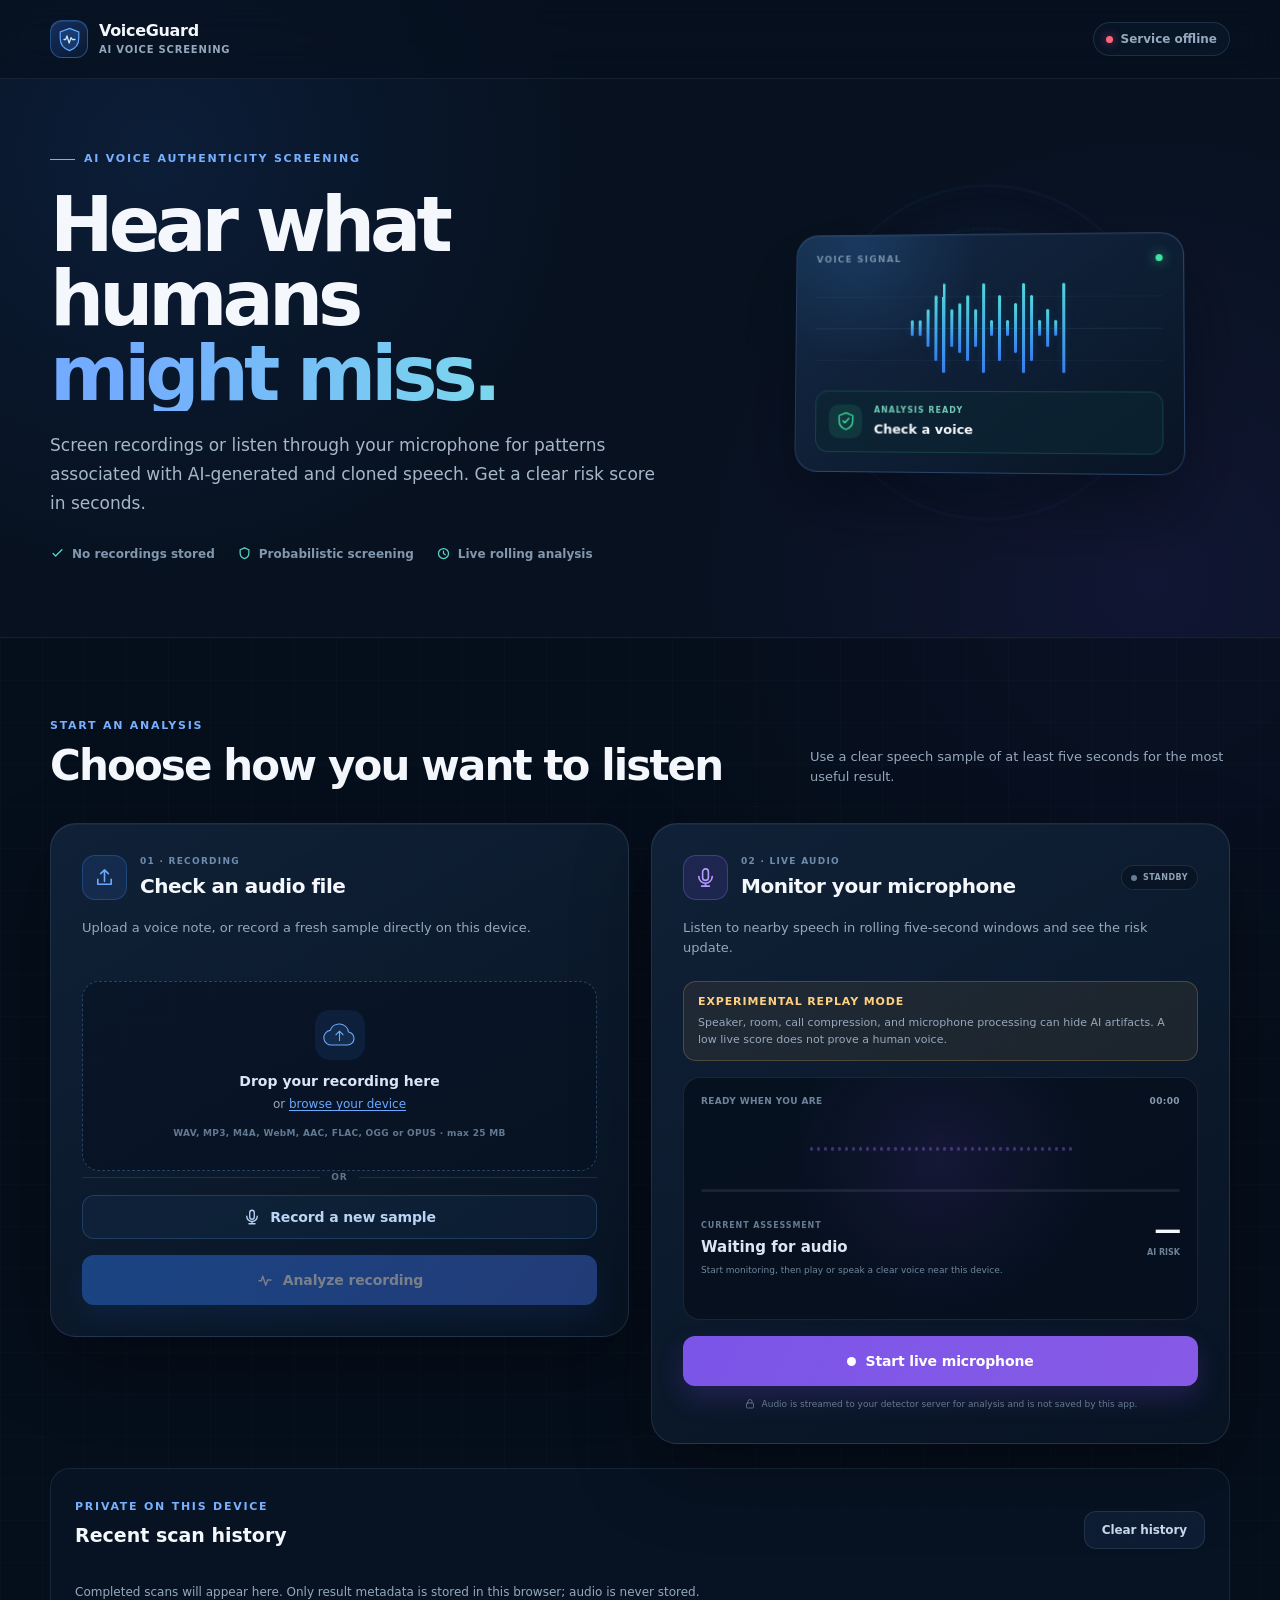
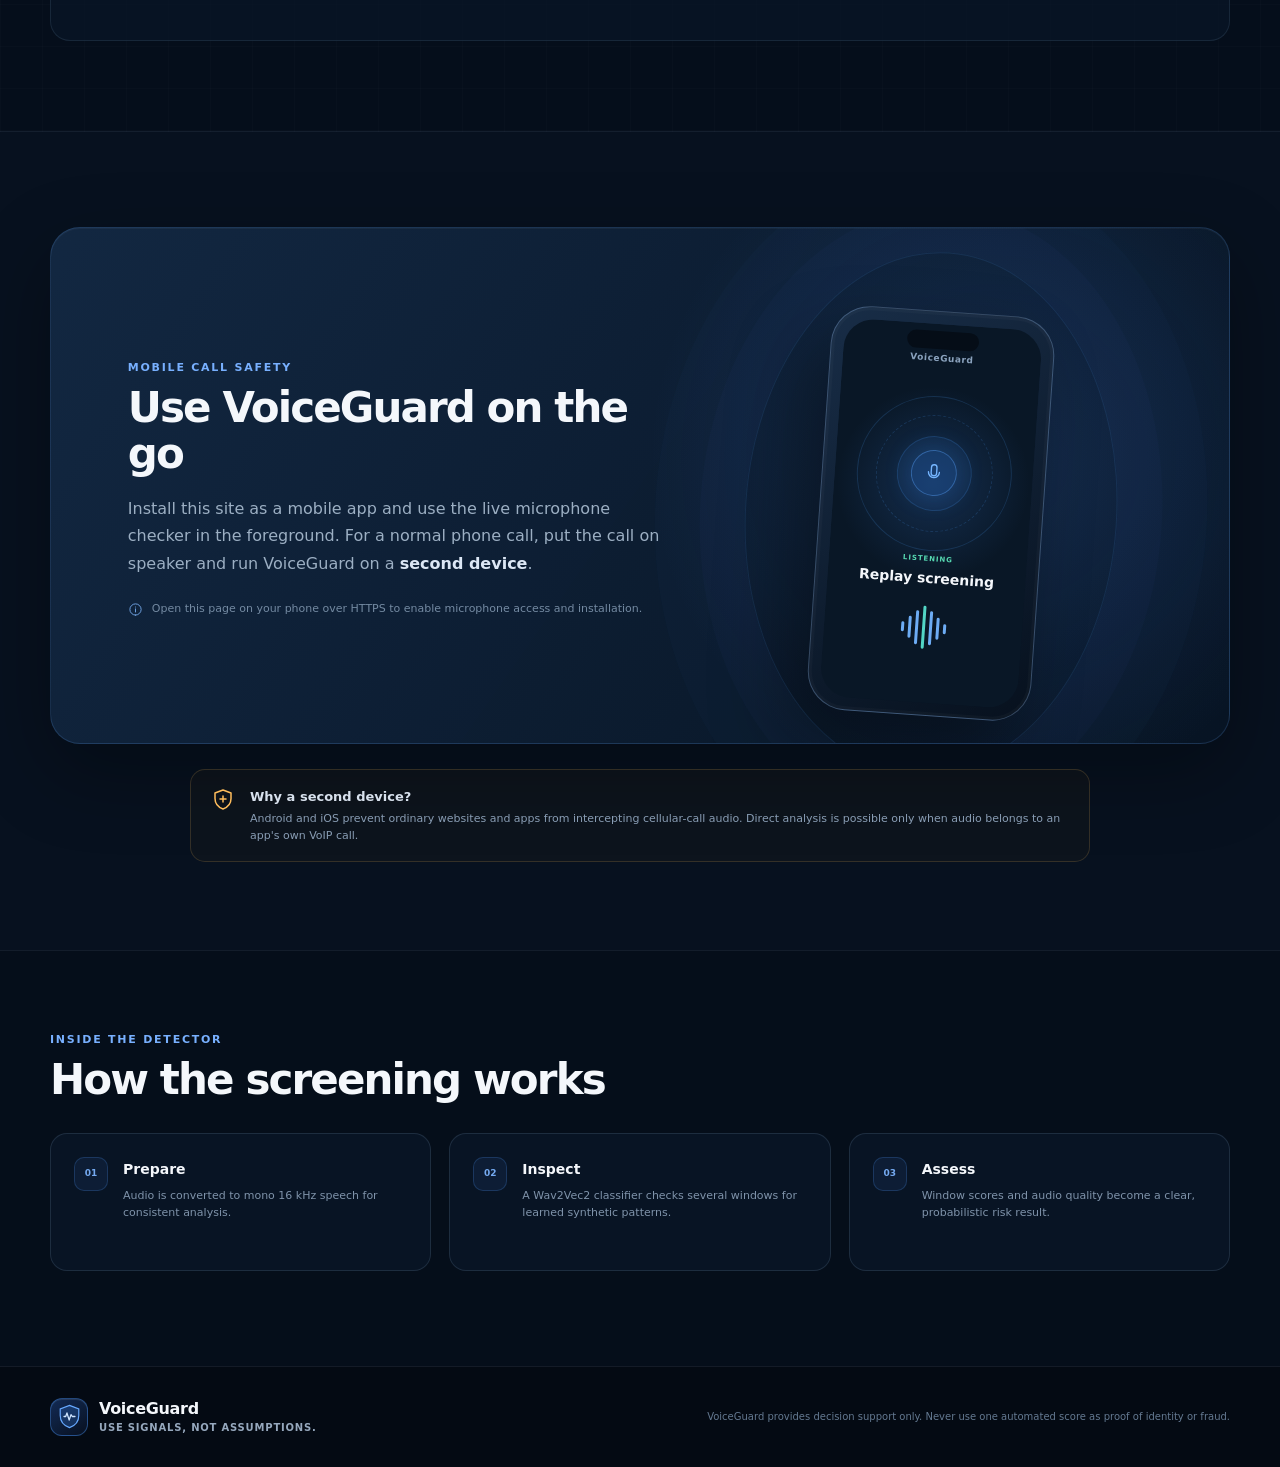
==== commit f79040b3: "Upgrade VoiceGuard with forensic reports and deployment support" ====
--- a/static/index.html
+++ b/static/index.html
@@ -116,14 +116,14 @@
                                 <h3>Check an audio file</h3>
                             </div>
                         </div>
-                        <p class="card-intro">Upload a voice note, recording, or exported call audio for a full scan.</p>
+                        <p class="card-intro">Upload a voice note, or record a fresh sample directly on this device.</p>
 
                         <form id="upload-form" novalidate>
                             <input
                                 id="audio-input"
                                 class="visually-hidden"
                                 type="file"
-                                accept=".wav,.mp3,.m4a,.aac,.flac,.ogg,.opus,audio/wav,audio/mpeg,audio/mp4,audio/aac,audio/flac,audio/ogg"
+                                accept=".wav,.mp3,.m4a,.aac,.flac,.ogg,.opus,.webm,audio/wav,audio/mpeg,audio/mp4,audio/aac,audio/flac,audio/ogg,audio/webm"
                             >
                             <label class="dropzone" id="dropzone" for="audio-input">
                                 <span class="upload-illustration" aria-hidden="true">
@@ -131,8 +131,27 @@
                                 </span>
                                 <strong>Drop your recording here</strong>
                                 <span>or <u>browse your device</u></span>
-                                <small>WAV, MP3, M4A, AAC, FLAC, OGG or OPUS · max 25 MB</small>
+                                <small>WAV, MP3, M4A, WebM, AAC, FLAC, OGG or OPUS · max 25 MB</small>
                             </label>
+
+                            <div class="capture-options" id="capture-options">
+                                <div class="capture-divider"><span>or</span></div>
+                                <button class="button button-record" id="record-button" type="button">
+                                    <svg viewBox="0 0 24 24" aria-hidden="true"><rect x="9" y="3" width="6" height="12" rx="3"/><path d="M5 11a7 7 0 0 0 14 0M12 18v3m-4 0h8"/></svg>
+                                    <span id="record-button-text">Record a new sample</span>
+                                </button>
+                            </div>
+
+                            <div class="recording-panel" id="recording-panel" aria-live="polite" hidden>
+                                <div class="recording-status">
+                                    <span class="recording-pulse" aria-hidden="true"></span>
+                                    <div><strong>Recording microphone</strong><small>Speak clearly for at least five seconds</small></div>
+                                    <time id="recording-timer" datetime="PT0S">00:00</time>
+                                </div>
+                                <button class="button button-stop-recording" id="stop-recording-button" type="button">
+                                    <span aria-hidden="true"></span> Stop and use recording
+                                </button>
+                            </div>
 
                             <div class="selected-file" id="selected-file" hidden>
                                 <span class="file-type" id="file-type">WAV</span>
@@ -143,7 +162,7 @@
                                 <button class="icon-button" id="remove-file" type="button" aria-label="Remove selected recording">
                                     <svg viewBox="0 0 24 24" aria-hidden="true"><path d="m6 6 12 12M18 6 6 18"/></svg>
                                 </button>
-                                <audio id="audio-preview" preload="metadata"></audio>
+                                <audio id="audio-preview" preload="metadata" controls></audio>
                             </div>
 
                             <div class="inline-message error-message" id="file-error" role="alert" tabindex="-1" hidden></div>
@@ -172,11 +191,28 @@
                                 </div>
                             </div>
                             <dl class="metrics" id="file-metrics">
-                                <div><dt>Model confidence</dt><dd id="metric-confidence">—</dd></div>
+                                <div><dt>Decision strength</dt><dd id="metric-confidence">—</dd></div>
+                                <div><dt>Window variation</dt><dd id="metric-spread">—</dd></div>
                                 <div><dt>Audio quality</dt><dd id="metric-quality">—</dd></div>
                                 <div><dt>Analyzed audio</dt><dd id="metric-duration">—</dd></div>
                                 <div><dt>Analysis windows</dt><dd id="metric-windows">—</dd></div>
+                                <div><dt>Source format</dt><dd id="metric-format">—</dd></div>
                             </dl>
+                            <div class="forensic-panel">
+                                <div class="forensic-heading">
+                                    <div><span>FORENSIC TIMELINE</span><strong>AI risk by sampled window</strong></div>
+                                    <span class="reliability-chip" id="reliability-chip">Awaiting result</span>
+                                </div>
+                                <div class="window-timeline" id="window-timeline" role="img" aria-label="AI risk across analyzed audio windows"></div>
+                                <div class="fingerprint-row">
+                                    <span>File fingerprint</span>
+                                    <code id="file-fingerprint">Unavailable</code>
+                                </div>
+                            </div>
+                            <div class="result-actions">
+                                <button class="button button-secondary" id="download-report" type="button">Download evidence report</button>
+                                <button class="button button-quiet" id="copy-summary" type="button">Copy summary</button>
+                            </div>
                             <p class="result-note">
                                 <svg viewBox="0 0 24 24" aria-hidden="true"><path d="M12 21a9 9 0 1 0 0-18 9 9 0 0 0 0 18Z"/><path d="M12 11v5m0-8v.1"/></svg>
                                 This is a screening result, not proof of identity. Verify suspicious callers independently.
@@ -196,6 +232,10 @@
                             <span class="live-chip" id="live-chip"><i></i><span>Standby</span></span>
                         </div>
                         <p class="card-intro">Listen to nearby speech in rolling five-second windows and see the risk update.</p>
+                        <div class="replay-warning">
+                            <strong>Experimental replay mode</strong>
+                            <span>Speaker, room, call compression, and microphone processing can hide AI artifacts. A low live score does not prove a human voice.</span>
+                        </div>
 
                         <div class="live-display">
                             <div class="live-display-head">
@@ -238,6 +278,15 @@
                         </p>
                     </article>
                 </div>
+
+                <section class="history-panel" aria-labelledby="history-title">
+                    <div class="history-heading">
+                        <div><span class="section-kicker">Private on this device</span><h3 id="history-title">Recent scan history</h3></div>
+                        <button class="button button-quiet" id="clear-history" type="button">Clear history</button>
+                    </div>
+                    <p id="history-empty">Completed scans will appear here. Only result metadata is stored in this browser; audio is never stored.</p>
+                    <div class="history-list" id="history-list"></div>
+                </section>
             </div>
         </section>
 
@@ -267,7 +316,7 @@
                         <span class="phone-brand">VoiceGuard</span>
                         <div class="phone-rings"><i></i><i></i><i></i><b><svg viewBox="0 0 24 24"><rect x="9" y="3" width="6" height="12" rx="3"/><path d="M6 11a6 6 0 0 0 12 0"/></svg></b></div>
                         <small>LISTENING</small>
-                        <strong>Live protection</strong>
+                        <strong>Replay screening</strong>
                         <div class="phone-wave"><span></span><span></span><span></span><span></span><span></span><span></span><span></span></div>
                     </div>
                 </div>
--- a/static/styles.css
+++ b/static/styles.css
@@ -699,6 +699,105 @@
     letter-spacing: 0.035em;
 }
 
+.capture-options {
+    display: grid;
+    gap: 11px;
+}
+
+.capture-divider {
+    display: flex;
+    align-items: center;
+    gap: 11px;
+    color: #60758d;
+    font-size: 9px;
+    font-weight: 750;
+    letter-spacing: 0.1em;
+    text-transform: uppercase;
+}
+
+.capture-divider::before,
+.capture-divider::after {
+    height: 1px;
+    flex: 1;
+    content: "";
+    background: var(--line);
+}
+
+.button-record {
+    width: 100%;
+    color: #b9d4f4;
+    border: 1px solid rgba(92, 154, 235, 0.24);
+    background: rgba(28, 64, 106, 0.2);
+}
+
+.button-record:hover:not(:disabled) {
+    border-color: rgba(92, 167, 255, 0.45);
+    background: rgba(39, 87, 145, 0.3);
+}
+
+.recording-panel {
+    padding: 15px;
+    border: 1px solid rgba(255, 102, 126, 0.26);
+    border-radius: 15px;
+    background: rgba(94, 27, 45, 0.13);
+}
+
+.recording-status {
+    display: grid;
+    grid-template-columns: auto minmax(0, 1fr) auto;
+    align-items: center;
+    gap: 11px;
+}
+
+.recording-status > div {
+    min-width: 0;
+    display: grid;
+}
+
+.recording-status strong {
+    font-size: 12px;
+}
+
+.recording-status small {
+    margin-top: 2px;
+    color: var(--muted);
+    font-size: 9px;
+}
+
+.recording-status time {
+    color: #ffb4c0;
+    font-size: 12px;
+    font-variant-numeric: tabular-nums;
+    font-weight: 750;
+}
+
+.recording-pulse {
+    width: 12px;
+    height: 12px;
+    border: 3px solid rgba(255, 102, 126, 0.22);
+    border-radius: 50%;
+    background: var(--red);
+    box-shadow: 0 0 0 0 rgba(255, 102, 126, 0.35);
+    animation: record-pulse 1.5s ease-out infinite;
+}
+
+.button-stop-recording {
+    width: 100%;
+    min-height: 40px;
+    margin-top: 13px;
+    color: #ffdbe1;
+    border: 1px solid rgba(255, 102, 126, 0.28);
+    background: rgba(132, 36, 58, 0.24);
+    font-size: 11px;
+}
+
+.button-stop-recording > span {
+    width: 8px;
+    height: 8px;
+    border-radius: 2px;
+    background: currentColor;
+}
+
 .selected-file {
     min-height: 76px;
     display: grid;
@@ -709,6 +808,13 @@
     border: 1px solid rgba(85, 154, 243, 0.24);
     border-radius: 15px;
     background: rgba(14, 36, 61, 0.68);
+}
+
+.selected-file audio {
+    width: 100%;
+    height: 34px;
+    grid-column: 1 / -1;
+    margin-top: 2px;
 }
 
 .file-type {
@@ -1498,6 +1604,141 @@
     text-align: center;
 }
 
+.forensic-panel {
+    margin-top: 18px;
+    padding: 18px;
+    border: 1px solid rgba(119, 154, 193, 0.18);
+    border-radius: 16px;
+    background: rgba(4, 13, 25, 0.55);
+}
+
+.forensic-heading,
+.fingerprint-row,
+.history-heading,
+.history-item,
+.result-actions {
+    display: flex;
+    align-items: center;
+    justify-content: space-between;
+    gap: 12px;
+}
+
+.forensic-heading div {
+    display: grid;
+    gap: 3px;
+}
+
+.forensic-heading div > span,
+.fingerprint-row > span {
+    color: var(--muted);
+    font-size: 10px;
+    font-weight: 750;
+    letter-spacing: 0.12em;
+    text-transform: uppercase;
+}
+
+.forensic-heading strong { font-size: 14px; }
+
+.reliability-chip {
+    padding: 6px 9px;
+    border: 1px solid rgba(107, 128, 152, 0.3);
+    border-radius: 999px;
+    color: var(--muted);
+    font-size: 10px;
+    font-weight: 750;
+}
+
+.reliability-chip.strong { border-color: rgba(62, 230, 161, 0.35); color: #3ee6a1; }
+.reliability-chip.uncertain { border-color: rgba(255, 189, 92, 0.35); color: #ffbd5c; }
+
+.window-timeline {
+    display: grid;
+    gap: 9px;
+    margin: 16px 0;
+}
+
+.timeline-item {
+    display: grid;
+    grid-template-columns: minmax(100px, 1fr) 65px 38px;
+    align-items: center;
+    gap: 9px;
+}
+
+.timeline-track {
+    height: 7px;
+    overflow: hidden;
+    border-radius: 99px;
+    background: rgba(107, 128, 152, 0.18);
+}
+
+.timeline-track i {
+    display: block;
+    height: 100%;
+    border-radius: inherit;
+    background: linear-gradient(90deg, #3ee6a1 0%, #ffbd5c 48%, #ff667e 75%);
+}
+
+.timeline-item small { color: var(--muted); font-size: 10px; }
+.timeline-item strong { text-align: right; font-size: 11px; }
+.timeline-empty { color: var(--muted); font-size: 12px; }
+
+.fingerprint-row {
+    padding-top: 13px;
+    border-top: 1px solid rgba(119, 154, 193, 0.13);
+}
+
+.fingerprint-row code {
+    color: #91c9ff;
+    font-size: 11px;
+}
+
+.result-actions {
+    margin-top: 13px;
+    justify-content: flex-start;
+}
+
+.result-actions .button { min-height: 40px; padding: 0 13px; font-size: 11px; }
+
+.replay-warning {
+    display: grid;
+    gap: 4px;
+    margin-bottom: 16px;
+    padding: 12px 14px;
+    border: 1px solid rgba(255, 189, 92, 0.22);
+    border-radius: 13px;
+    background: rgba(255, 189, 92, 0.07);
+}
+
+.replay-warning strong { color: #ffcf82; font-size: 11px; text-transform: uppercase; letter-spacing: 0.08em; }
+.replay-warning span { color: var(--muted); font-size: 11px; line-height: 1.55; }
+
+.history-panel {
+    margin-top: 24px;
+    padding: 24px;
+    border: 1px solid rgba(119, 154, 193, 0.14);
+    border-radius: 20px;
+    background: rgba(9, 23, 40, 0.72);
+}
+
+.history-heading h3 { margin-top: 4px; font-size: 19px; }
+.history-heading .button { min-height: 38px; }
+.history-panel > p { margin-top: 15px; color: var(--muted); font-size: 12px; }
+.history-list { display: grid; gap: 9px; margin-top: 15px; }
+
+.history-item {
+    padding: 12px 14px;
+    border: 1px solid rgba(119, 154, 193, 0.12);
+    border-radius: 12px;
+    background: rgba(3, 12, 23, 0.55);
+}
+
+.history-item > div { display: grid; gap: 3px; }
+.history-item > div:last-child { justify-items: end; }
+.history-item span { color: var(--muted); font-size: 10px; }
+.history-verdict.synthetic { color: #ff667e; }
+.history-verdict.uncertain { color: #ffbd5c; }
+.history-verdict.human { color: #3ee6a1; }
+
 @keyframes spin {
     to { transform: rotate(360deg); }
 }
@@ -1513,6 +1754,11 @@
 
 @keyframes hero-pulse {
     to { transform: scaleY(0.45); opacity: 0.55; }
+}
+
+@keyframes record-pulse {
+    0% { box-shadow: 0 0 0 0 rgba(255, 102, 126, 0.38); }
+    70%, 100% { box-shadow: 0 0 0 10px rgba(255, 102, 126, 0); }
 }
 
 @media (max-width: 900px) {
@@ -1736,6 +1982,21 @@
 
     .metrics {
         grid-template-columns: 1fr;
+    }
+
+    .forensic-heading,
+    .history-heading,
+    .result-actions {
+        align-items: stretch;
+        flex-direction: column;
+    }
+
+    .timeline-item {
+        grid-template-columns: minmax(80px, 1fr) 58px 34px;
+    }
+
+    .history-item {
+        align-items: flex-start;
     }
 }
 
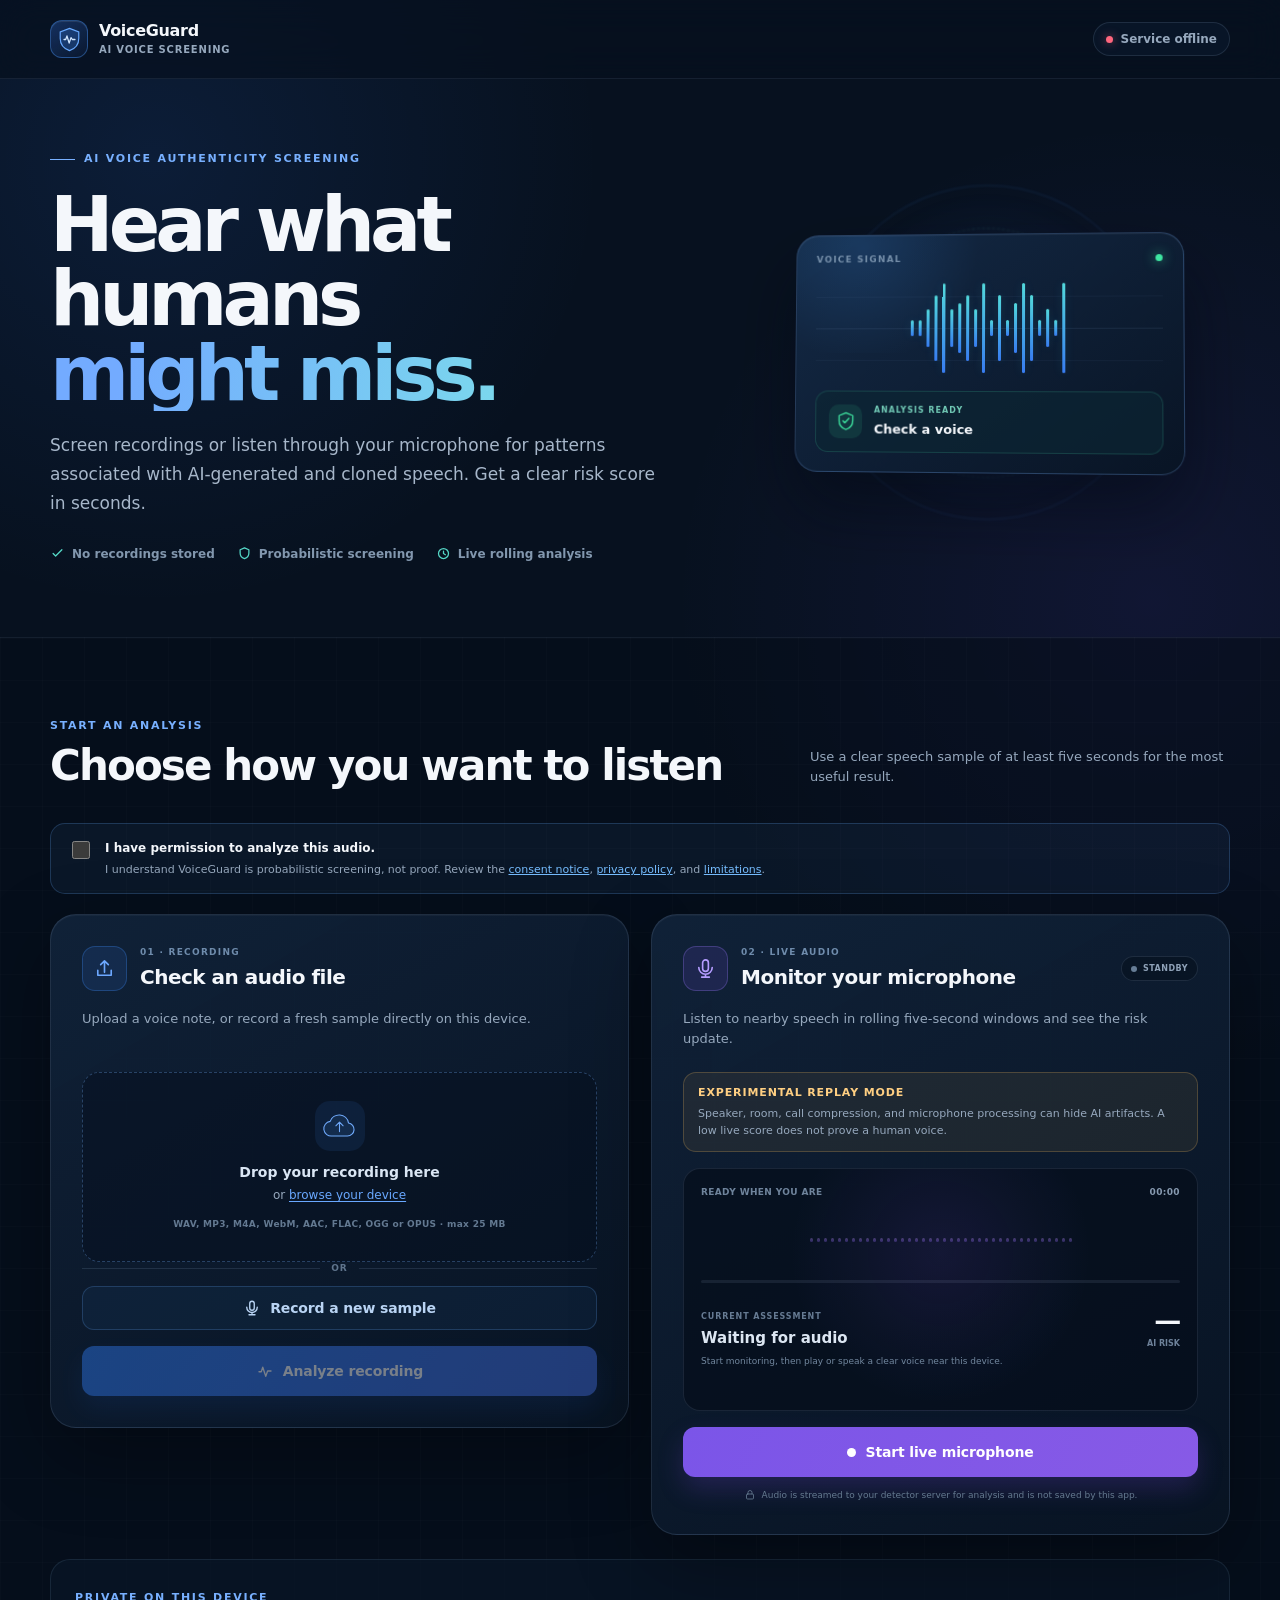
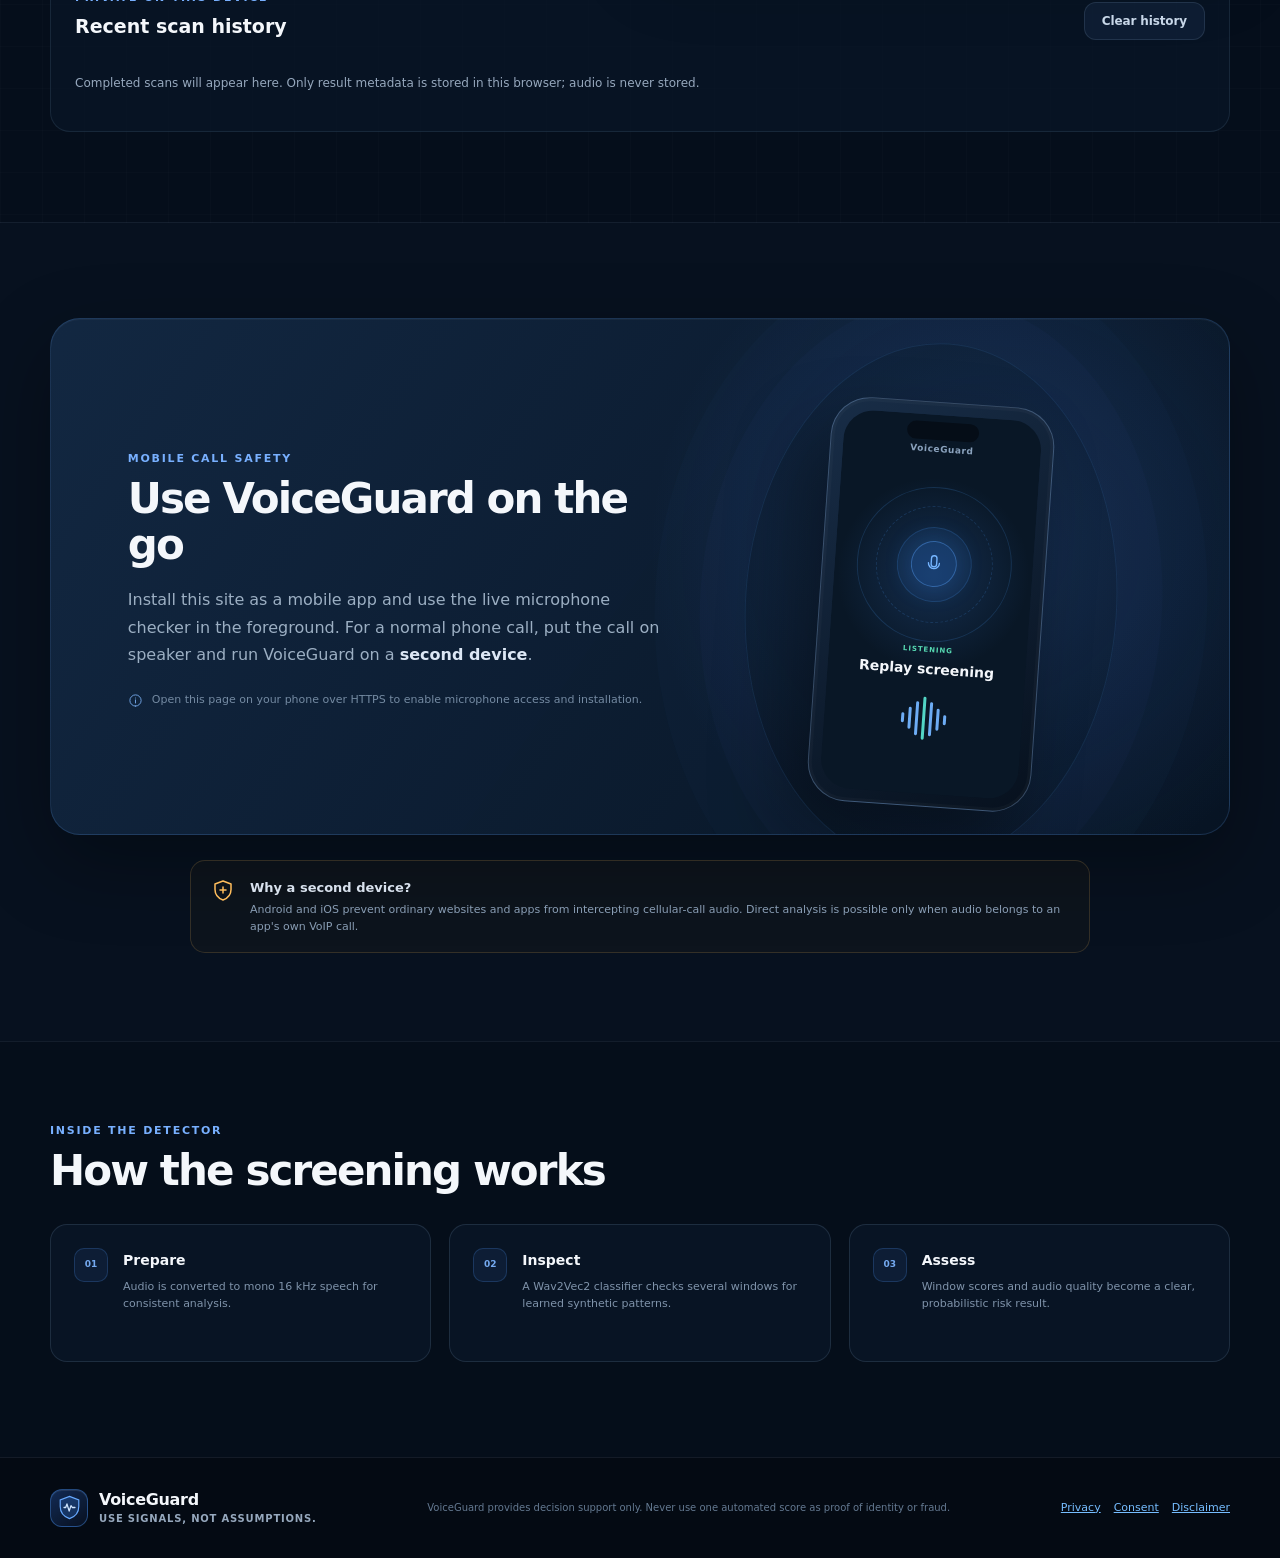
==== commit baec330c: "Prepare VoiceGuard mobile PWA for public deployment" ====
--- a/static/index.html
+++ b/static/index.html
@@ -8,7 +8,7 @@
     <meta name="color-scheme" content="dark">
     <title>VoiceGuard AI — Voice clone detection</title>
     <link rel="icon" href="/static/icon.svg" type="image/svg+xml">
-    <link rel="apple-touch-icon" href="/static/icon.svg">
+    <link rel="apple-touch-icon" sizes="180x180" href="/static/apple-touch-icon.png">
     <link rel="manifest" href="/static/manifest.webmanifest">
     <link rel="stylesheet" href="/static/styles.css">
     <script src="/static/app.js" defer></script>
@@ -105,6 +105,14 @@
                     <p>Use a clear speech sample of at least five seconds for the most useful result.</p>
                 </div>
 
+                <div class="consent-panel">
+                    <input id="consent-checkbox" type="checkbox">
+                    <label for="consent-checkbox">
+                        <strong>I have permission to analyze this audio.</strong>
+                        <span>I understand VoiceGuard is probabilistic screening, not proof. Review the <a href="/consent">consent notice</a>, <a href="/privacy">privacy policy</a>, and <a href="/disclaimer">limitations</a>.</span>
+                    </label>
+                </div>
+
                 <div class="analysis-grid">
                     <article class="tool-card upload-card" id="upload-card">
                         <div class="card-heading">
@@ -369,6 +377,11 @@
                 <span><strong>VoiceGuard</strong><small>Use signals, not assumptions.</small></span>
             </div>
             <p>VoiceGuard provides decision support only. Never use one automated score as proof of identity or fraud.</p>
+            <nav class="footer-links" aria-label="Legal information">
+                <a href="/privacy">Privacy</a>
+                <a href="/consent">Consent</a>
+                <a href="/disclaimer">Disclaimer</a>
+            </nav>
         </div>
     </footer>
 
--- a/static/styles.css
+++ b/static/styles.css
@@ -1739,6 +1739,36 @@
 .history-verdict.uncertain { color: #ffbd5c; }
 .history-verdict.human { color: #3ee6a1; }
 
+.consent-panel {
+    display: flex;
+    align-items: flex-start;
+    gap: 12px;
+    margin: 0 0 20px;
+    padding: 15px 17px;
+    border: 1px solid rgba(101, 174, 255, 0.22);
+    border-radius: 15px;
+    background: rgba(101, 174, 255, 0.06);
+}
+
+.consent-panel input {
+    width: 18px;
+    height: 18px;
+    margin-top: 2px;
+    accent-color: #65aeff;
+}
+
+.consent-panel label { display: grid; gap: 4px; cursor: pointer; }
+.consent-panel strong { font-size: 12px; }
+.consent-panel span { color: var(--muted); font-size: 11px; line-height: 1.55; }
+.consent-panel a,
+.footer-links a { color: #76bdff; }
+
+.footer-links {
+    display: flex;
+    gap: 13px;
+    font-size: 11px;
+}
+
 @keyframes spin {
     to { transform: rotate(360deg); }
 }
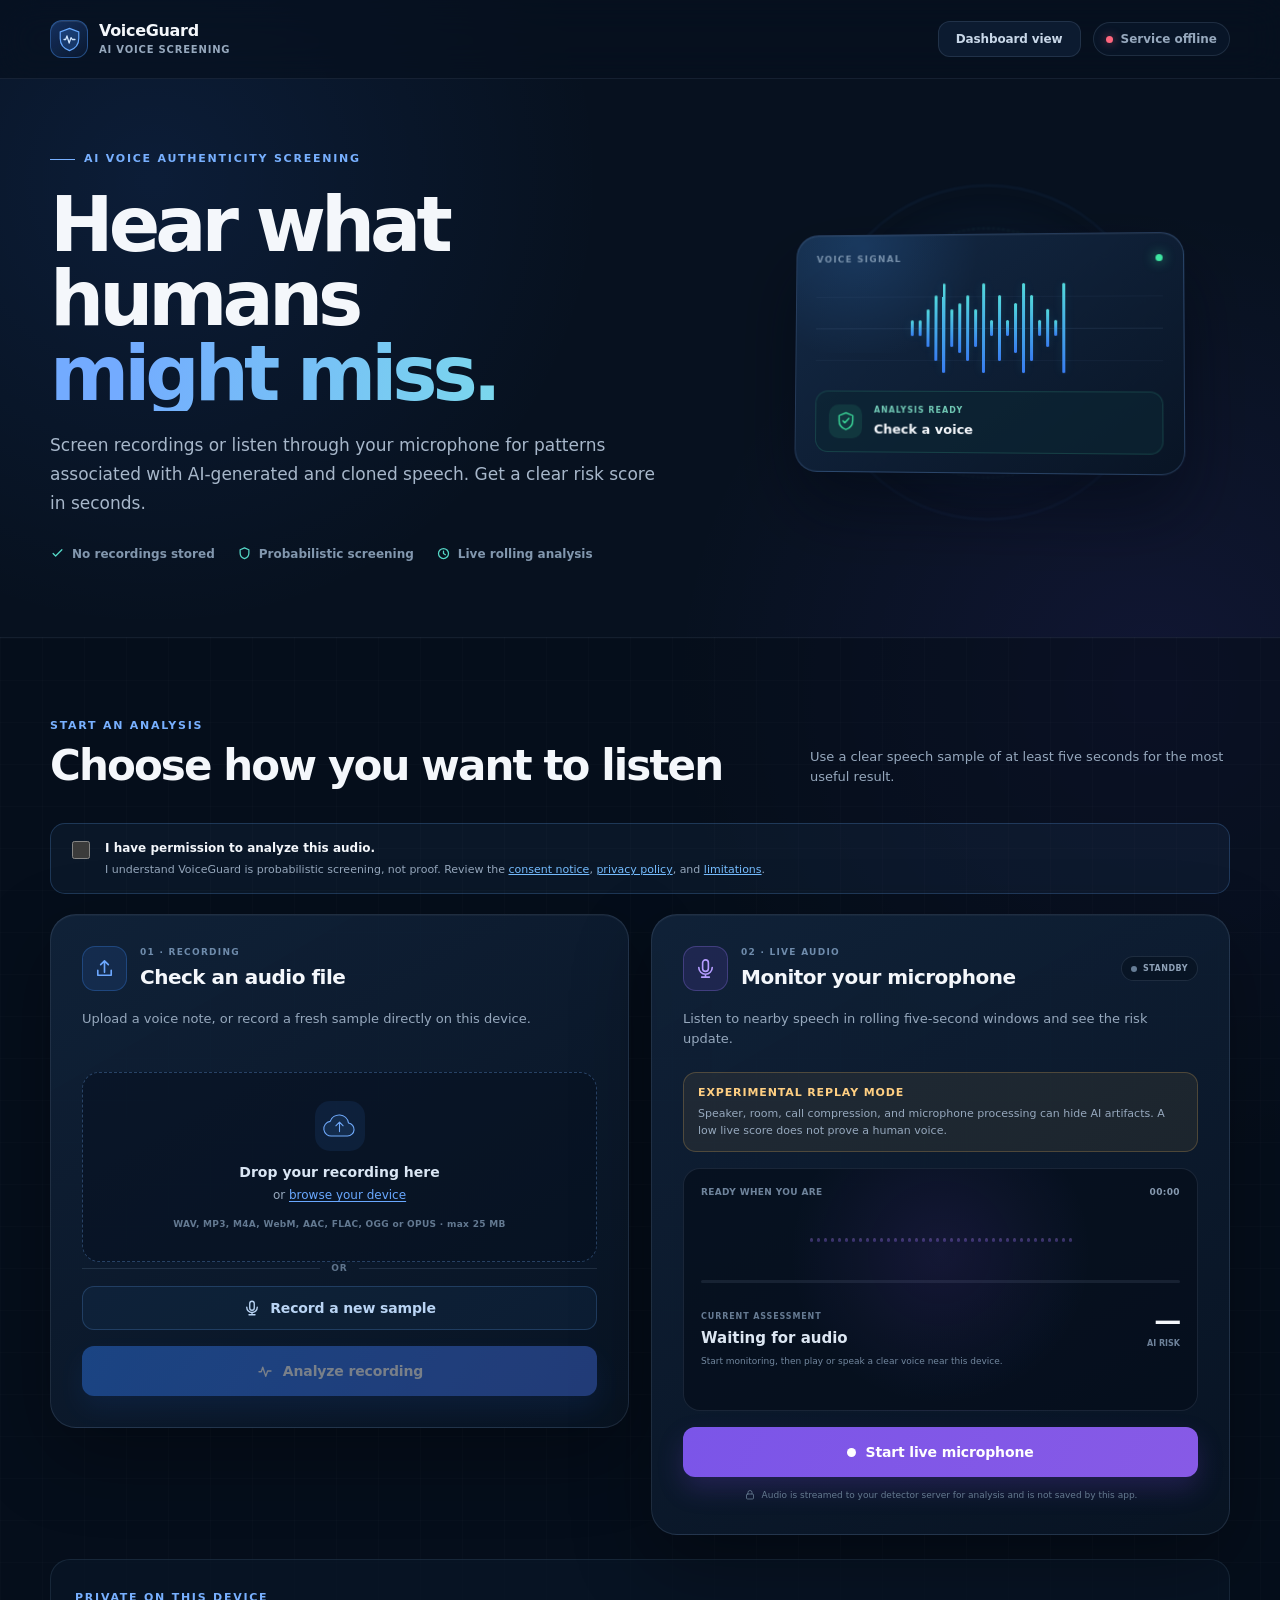
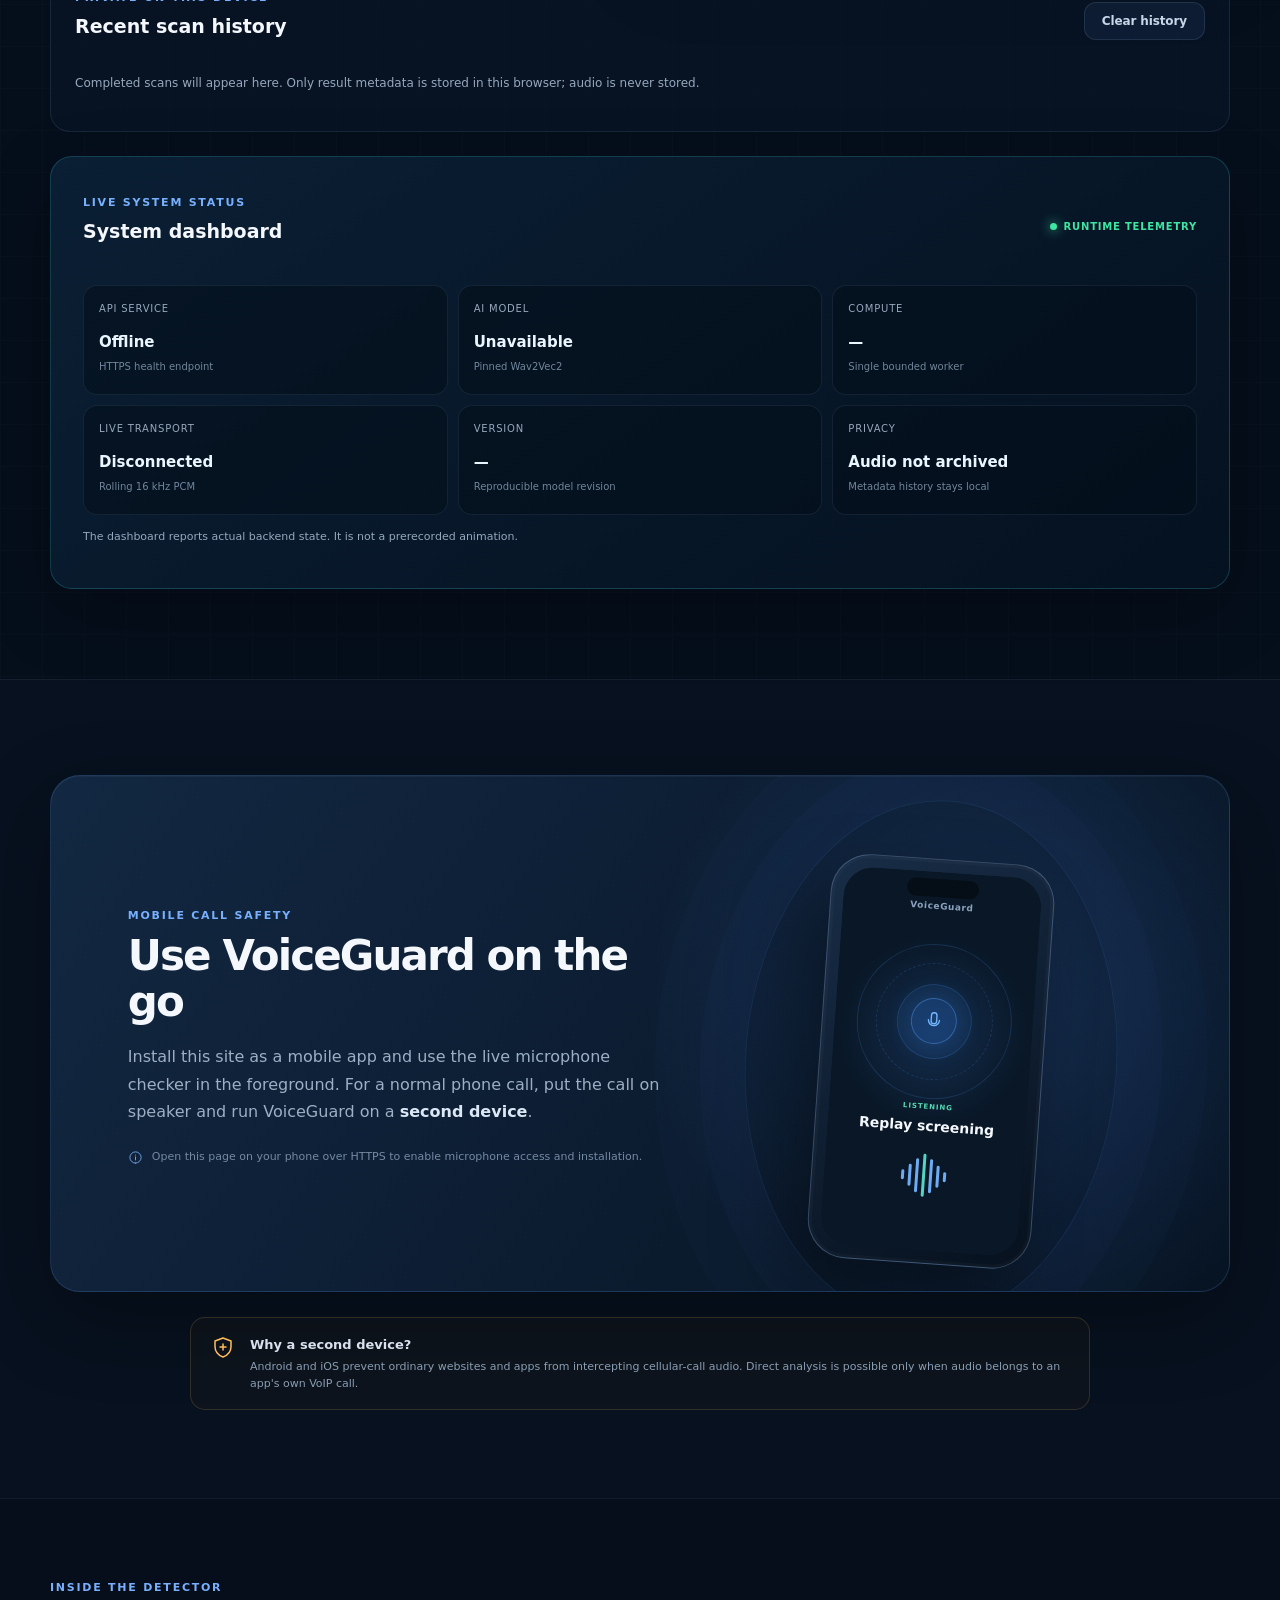
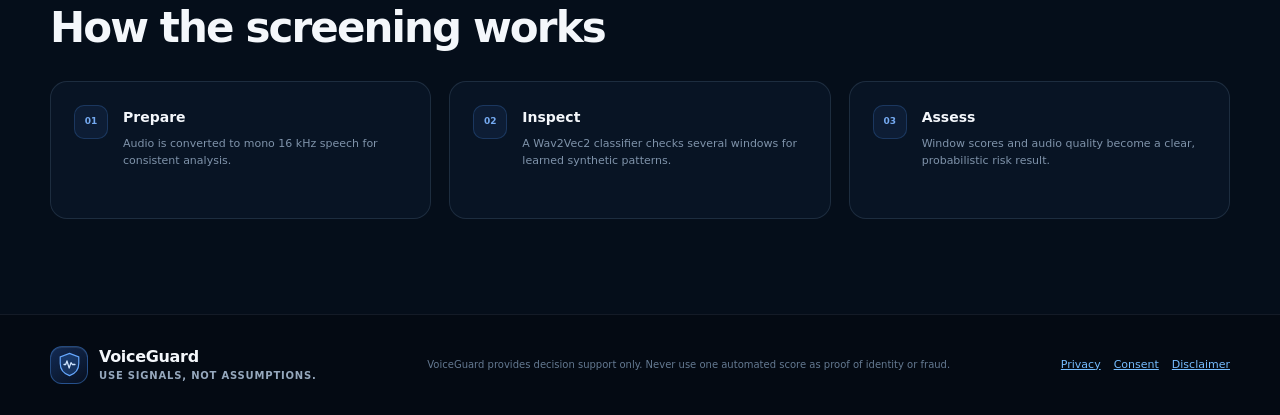
==== commit fccb06b0: "Add system dashboard and improve PWA updates" ====
--- a/static/index.html
+++ b/static/index.html
@@ -10,8 +10,8 @@
     <link rel="icon" href="/static/icon.svg" type="image/svg+xml">
     <link rel="apple-touch-icon" sizes="180x180" href="/static/apple-touch-icon.png">
     <link rel="manifest" href="/static/manifest.webmanifest">
-    <link rel="stylesheet" href="/static/styles.css">
-    <script src="/static/app.js" defer></script>
+    <link rel="stylesheet" href="/static/styles.css?v=1.4.2">
+    <script src="/static/app.js?v=1.4.2" defer></script>
 </head>
 <body>
     <a class="skip-link" href="#main-content">Skip to main content</a>
@@ -32,6 +32,7 @@
             </a>
 
             <div class="header-actions">
+                <button class="button button-quiet" id="dashboard-button" type="button" aria-pressed="false">Dashboard view</button>
                 <div class="service-state" id="service-state" title="Detector service status">
                     <span class="state-dot" aria-hidden="true"></span>
                     <span id="service-state-text">Checking service</span>
@@ -205,6 +206,7 @@
                                 <div><dt>Analyzed audio</dt><dd id="metric-duration">—</dd></div>
                                 <div><dt>Analysis windows</dt><dd id="metric-windows">—</dd></div>
                                 <div><dt>Source format</dt><dd id="metric-format">—</dd></div>
+                                <div><dt>Processing time</dt><dd id="metric-processing">Waiting</dd></div>
                             </dl>
                             <div class="forensic-panel">
                                 <div class="forensic-heading">
@@ -220,6 +222,15 @@
                             <div class="result-actions">
                                 <button class="button button-secondary" id="download-report" type="button">Download evidence report</button>
                                 <button class="button button-quiet" id="copy-summary" type="button">Copy summary</button>
+                            </div>
+                            <div class="feedback-panel" id="feedback-panel">
+                                <span>Was this screening result useful?</span>
+                                <div>
+                                    <button type="button" data-feedback="correct">Correct</button>
+                                    <button type="button" data-feedback="incorrect">Incorrect</button>
+                                    <button type="button" data-feedback="unsure">Unsure</button>
+                                </div>
+                                <small id="feedback-status">Feedback stays on this device and never includes audio.</small>
                             </div>
                             <p class="result-note">
                                 <svg viewBox="0 0 24 24" aria-hidden="true"><path d="M12 21a9 9 0 1 0 0-18 9 9 0 0 0 0 18Z"/><path d="M12 11v5m0-8v.1"/></svg>
@@ -294,6 +305,22 @@
                     </div>
                     <p id="history-empty">Completed scans will appear here. Only result metadata is stored in this browser; audio is never stored.</p>
                     <div class="history-list" id="history-list"></div>
+                </section>
+
+                <section class="system-dashboard" id="system-dashboard" aria-labelledby="system-dashboard-title">
+                    <div class="history-heading">
+                        <div><span class="section-kicker">Live system status</span><h3 id="system-dashboard-title">System dashboard</h3></div>
+                        <span class="dashboard-live"><i></i> Runtime telemetry</span>
+                    </div>
+                    <div class="dashboard-grid">
+                        <article><span>API service</span><strong id="dashboard-api">Checking</strong><small>HTTPS health endpoint</small></article>
+                        <article><span>AI model</span><strong id="dashboard-model">Checking</strong><small id="dashboard-model-name">Pinned Wav2Vec2</small></article>
+                        <article><span>Compute</span><strong id="dashboard-device">—</strong><small>Single bounded worker</small></article>
+                        <article><span>Live transport</span><strong id="dashboard-transport">—</strong><small>Rolling 16 kHz PCM</small></article>
+                        <article><span>Version</span><strong id="dashboard-version">—</strong><small>Reproducible model revision</small></article>
+                        <article><span>Privacy</span><strong>Audio not archived</strong><small>Metadata history stays local</small></article>
+                    </div>
+                    <p class="dashboard-note">The dashboard reports actual backend state. It is not a prerecorded animation.</p>
                 </section>
             </div>
         </section>
--- a/static/styles.css
+++ b/static/styles.css
@@ -1769,6 +1769,76 @@
     font-size: 11px;
 }
 
+.feedback-panel {
+    display: grid;
+    gap: 9px;
+    margin-top: 13px;
+    padding: 14px;
+    border: 1px solid rgba(119, 154, 193, 0.14);
+    border-radius: 13px;
+    background: rgba(4, 13, 25, 0.45);
+}
+
+.feedback-panel > span { font-size: 12px; font-weight: 700; }
+.feedback-panel > div { display: flex; flex-wrap: wrap; gap: 7px; }
+.feedback-panel button {
+    padding: 7px 11px;
+    border: 1px solid rgba(119, 154, 193, 0.24);
+    border-radius: 999px;
+    background: transparent;
+    color: var(--muted);
+    cursor: pointer;
+    font: inherit;
+    font-size: 10px;
+}
+.feedback-panel button:hover,
+.feedback-panel button.selected { border-color: #65aeff; background: rgba(101, 174, 255, 0.12); color: #dff0ff; }
+.feedback-panel small { color: var(--muted); font-size: 10px; }
+
+.system-dashboard {
+    margin-top: 24px;
+    padding: clamp(22px, 4vw, 32px);
+    scroll-margin-top: 90px;
+    border: 1px solid rgba(64, 217, 229, 0.2);
+    border-radius: 22px;
+    background: linear-gradient(145deg, rgba(11, 32, 53, 0.96), rgba(5, 18, 32, 0.96));
+    box-shadow: 0 24px 70px rgba(0, 0, 0, 0.24);
+}
+
+.dashboard-live {
+    display: inline-flex;
+    align-items: center;
+    gap: 7px;
+    color: #3ee6a1;
+    font-size: 10px;
+    font-weight: 750;
+    letter-spacing: 0.08em;
+    text-transform: uppercase;
+}
+
+.dashboard-live i { width: 7px; height: 7px; border-radius: 50%; background: currentColor; box-shadow: 0 0 12px currentColor; }
+.dashboard-grid { display: grid; grid-template-columns: repeat(3, 1fr); gap: 10px; margin-top: 20px; }
+.dashboard-grid article {
+    display: grid;
+    gap: 6px;
+    min-height: 110px;
+    padding: 15px;
+    border: 1px solid rgba(119, 154, 193, 0.13);
+    border-radius: 14px;
+    background: rgba(3, 12, 23, 0.5);
+}
+.dashboard-grid span { color: var(--muted); font-size: 10px; letter-spacing: 0.08em; text-transform: uppercase; }
+.dashboard-grid strong { align-self: end; color: #eaf6ff; font-size: 15px; overflow-wrap: anywhere; }
+.dashboard-grid small { color: #71869b; font-size: 10px; }
+.dashboard-note { margin-top: 14px; color: var(--muted); font-size: 11px; }
+
+.dashboard-mode .hero,
+.dashboard-mode .mobile-section,
+.dashboard-mode .how-section,
+.dashboard-mode .history-panel { display: none; }
+.dashboard-mode .analysis-section { padding-top: 38px; }
+.dashboard-mode .system-dashboard { box-shadow: 0 0 0 1px rgba(64, 217, 229, 0.18), 0 28px 90px rgba(0, 0, 0, 0.35); }
+
 @keyframes spin {
     to { transform: rotate(360deg); }
 }
@@ -1838,6 +1908,10 @@
 }
 
 @media (max-width: 680px) {
+    .dashboard-grid {
+        grid-template-columns: repeat(2, 1fr);
+    }
+
     .shell {
         width: min(calc(100% - 28px), var(--shell));
     }
@@ -2027,6 +2101,10 @@
 
     .history-item {
         align-items: flex-start;
+    }
+
+    .dashboard-grid {
+        grid-template-columns: 1fr;
     }
 }
 
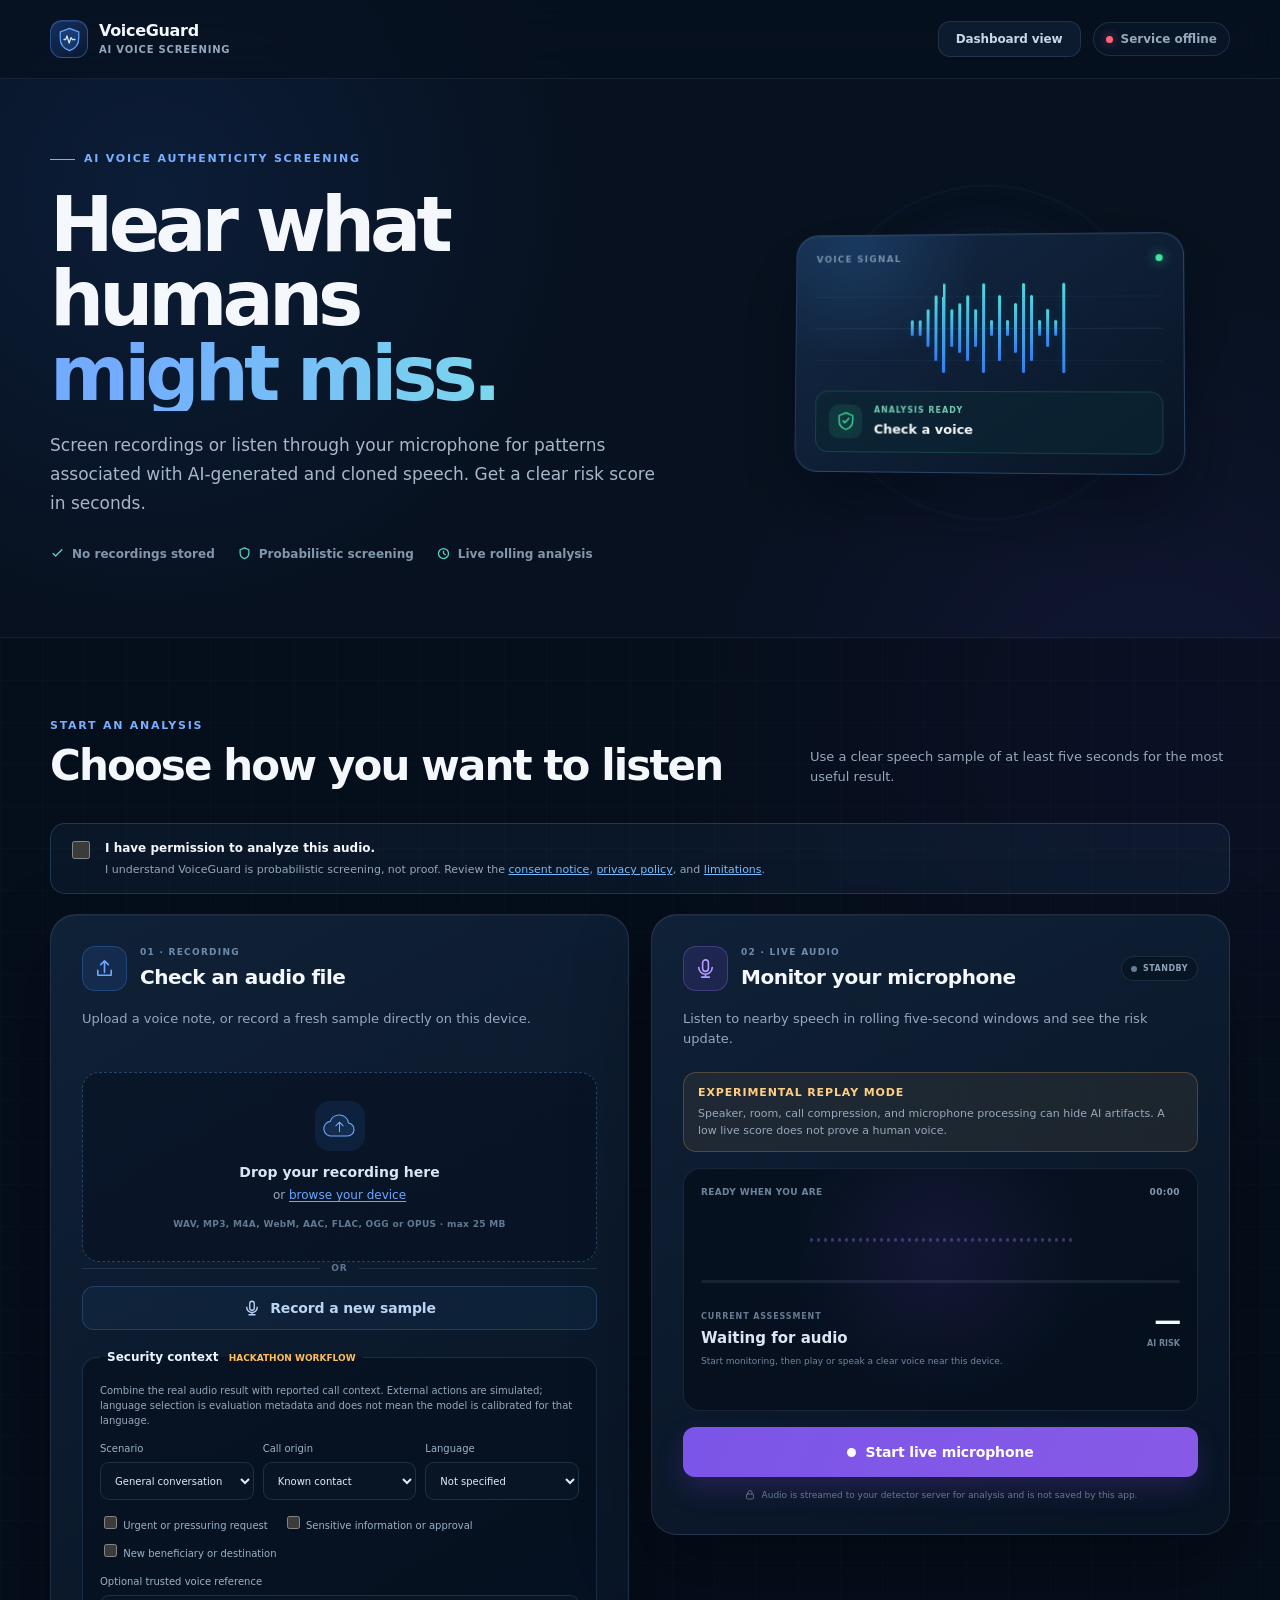
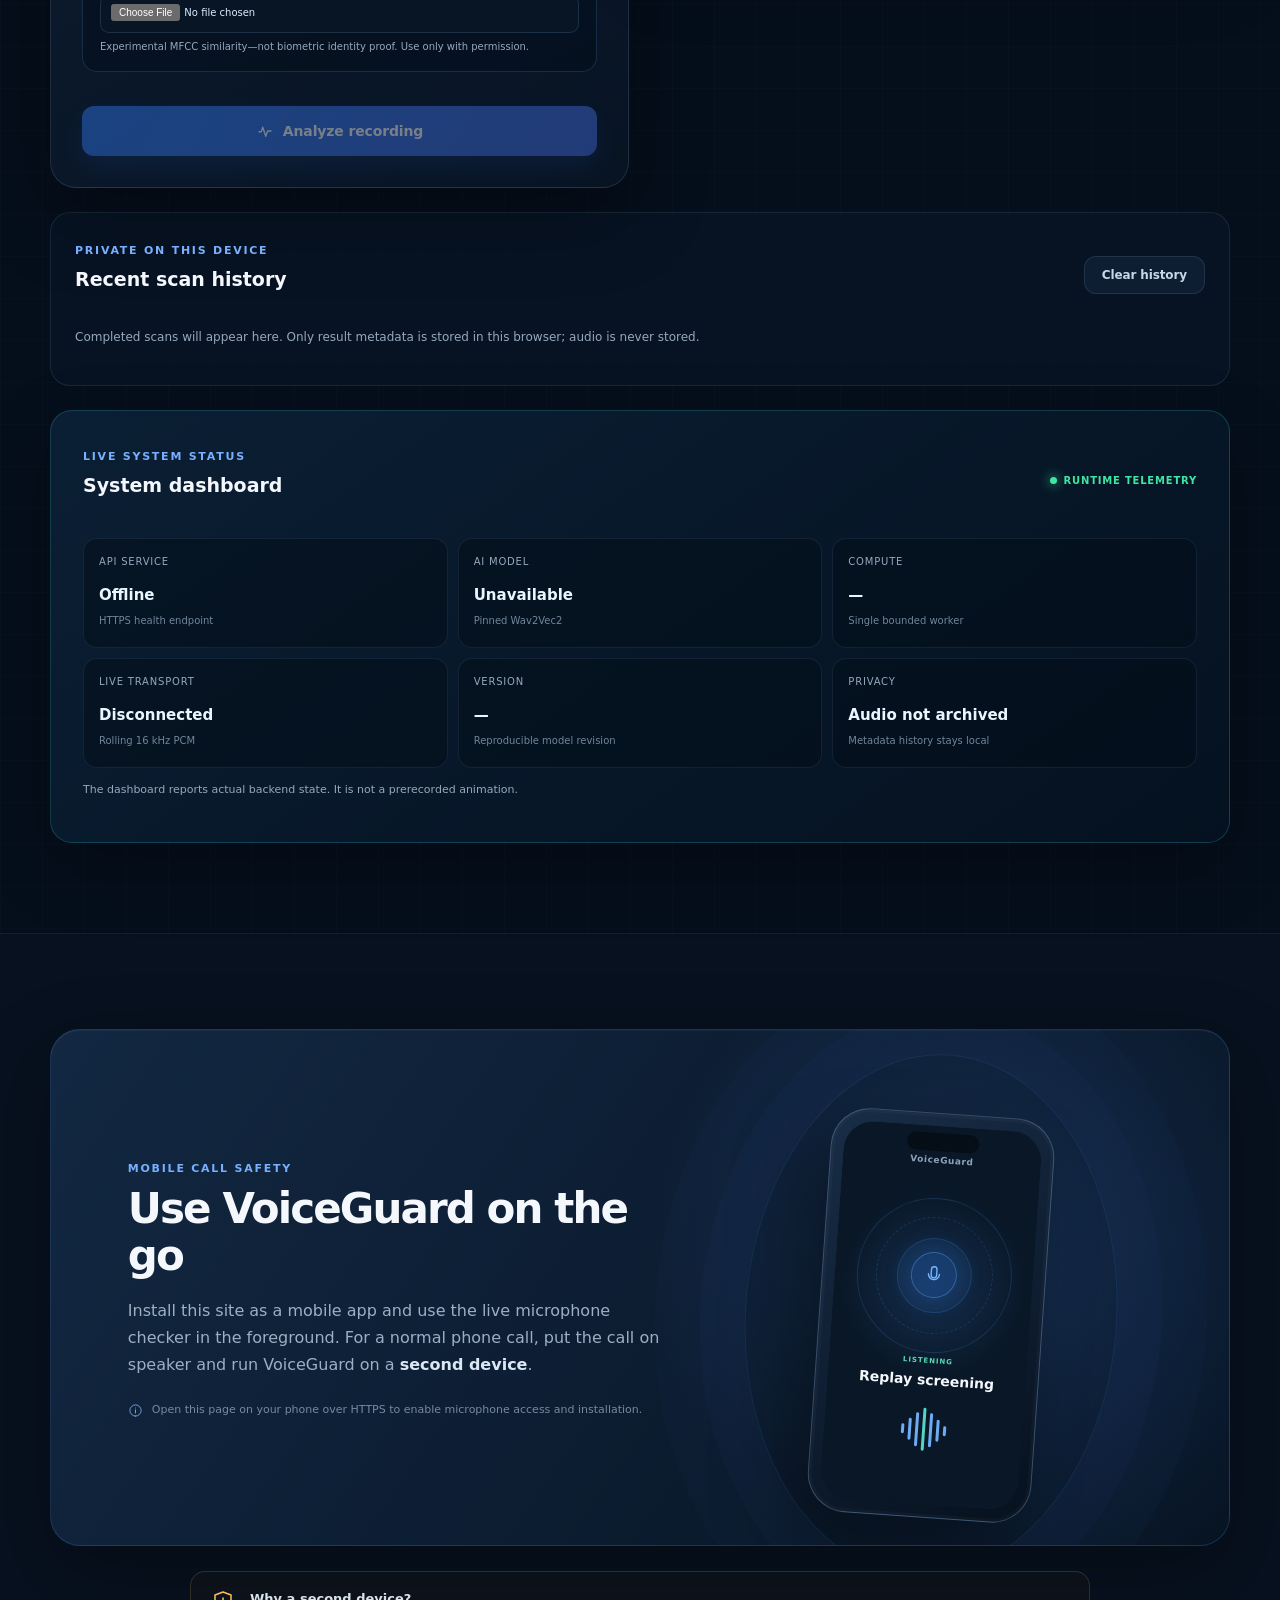
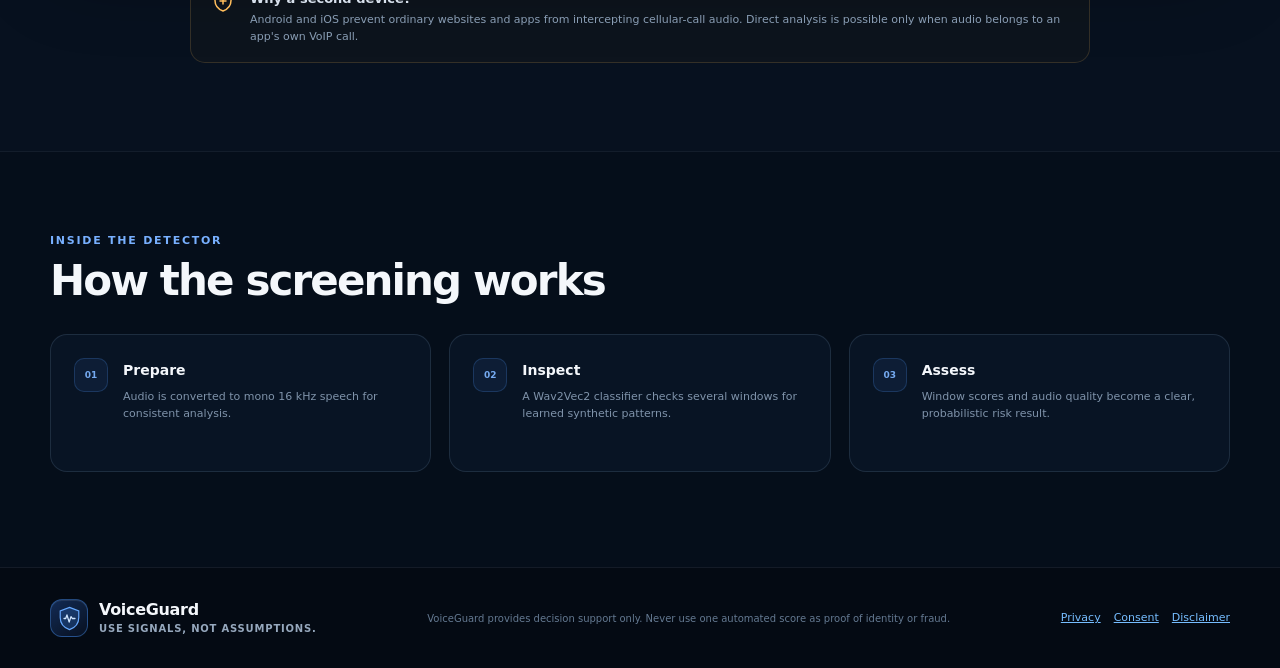
==== commit b4f6943c: "Build hackathon impersonation response workflow" ====
--- a/static/index.html
+++ b/static/index.html
@@ -10,8 +10,8 @@
     <link rel="icon" href="/static/icon.svg" type="image/svg+xml">
     <link rel="apple-touch-icon" sizes="180x180" href="/static/apple-touch-icon.png">
     <link rel="manifest" href="/static/manifest.webmanifest">
-    <link rel="stylesheet" href="/static/styles.css?v=1.4.2">
-    <script src="/static/app.js?v=1.4.2" defer></script>
+    <link rel="stylesheet" href="/static/styles.css?v=2.0.0">
+    <script src="/static/app.js?v=2.0.0" defer></script>
 </head>
 <body>
     <a class="skip-link" href="#main-content">Skip to main content</a>
@@ -176,6 +176,48 @@
 
                             <div class="inline-message error-message" id="file-error" role="alert" tabindex="-1" hidden></div>
 
+                            <fieldset class="context-panel">
+                                <legend>Security context <span>Hackathon workflow</span></legend>
+                                <p>Combine the real audio result with reported call context. External actions are simulated; language selection is evaluation metadata and does not mean the model is calibrated for that language.</p>
+                                <div class="context-grid">
+                                    <label>Scenario
+                                        <select id="scenario-input">
+                                            <option value="general">General conversation</option>
+                                            <option value="fund_transfer">Fund transfer approval</option>
+                                            <option value="credential_reset">Credential reset</option>
+                                            <option value="confidential_data">Confidential data request</option>
+                                        </select>
+                                    </label>
+                                    <label>Call origin
+                                        <select id="call-origin-input">
+                                            <option value="known">Known contact</option>
+                                            <option value="unknown">Unknown caller</option>
+                                            <option value="international">Unexpected international call</option>
+                                            <option value="spoofed">Suspected spoofed caller ID</option>
+                                        </select>
+                                    </label>
+                                    <label>Language
+                                        <select id="language-input">
+                                            <option value="unspecified">Not specified</option>
+                                            <option value="english">English</option>
+                                            <option value="hindi">Hindi</option>
+                                            <option value="tamil">Tamil</option>
+                                            <option value="telugu">Telugu</option>
+                                            <option value="other_indian">Other Indian language</option>
+                                        </select>
+                                    </label>
+                                </div>
+                                <div class="context-checks">
+                                    <label><input id="urgency-input" type="checkbox"> Urgent or pressuring request</label>
+                                    <label><input id="sensitive-input" type="checkbox"> Sensitive information or approval</label>
+                                    <label><input id="beneficiary-input" type="checkbox"> New beneficiary or destination</label>
+                                </div>
+                                <label class="reference-upload">Optional trusted voice reference
+                                    <input id="reference-input" type="file" accept=".wav,.mp3,.m4a,.aac,.flac,.ogg,.opus,.webm,audio/*">
+                                    <small>Experimental MFCC similarity—not biometric identity proof. Use only with permission.</small>
+                                </label>
+                            </fieldset>
+
                             <button class="button button-primary action-button" id="analyze-button" type="submit" disabled>
                                 <span class="button-label">
                                     <svg viewBox="0 0 24 24" aria-hidden="true"><path d="M4 13h3l2-6 4 12 2.5-7H20"/></svg>
@@ -207,7 +249,28 @@
                                 <div><dt>Analysis windows</dt><dd id="metric-windows">—</dd></div>
                                 <div><dt>Source format</dt><dd id="metric-format">—</dd></div>
                                 <div><dt>Processing time</dt><dd id="metric-processing">Waiting</dd></div>
+                                <div><dt>Median pitch</dt><dd id="metric-pitch">—</dd></div>
+                                <div><dt>Pause ratio</dt><dd id="metric-pauses">—</dd></div>
                             </dl>
+                            <section class="workflow-panel" id="workflow-panel" aria-labelledby="workflow-title" hidden>
+                                <div class="workflow-score">
+                                    <span>Combined impersonation risk</span>
+                                    <strong id="workflow-score">—</strong>
+                                </div>
+                                <div>
+                                    <span class="verdict neutral" id="workflow-level">Waiting</span>
+                                    <h4 id="workflow-title">Security response workflow</h4>
+                                    <p id="workflow-action"></p>
+                                </div>
+                                <ul id="workflow-reasons"></ul>
+                                <div class="alert-strip" id="workflow-alerts"></div>
+                                <p class="simulation-label">SIMULATION: external notifications and transaction controls are demonstration events only.</p>
+                            </section>
+                            <section class="speaker-panel" id="speaker-panel" hidden>
+                                <span>Experimental voice-reference comparison</span>
+                                <strong id="speaker-result">—</strong>
+                                <p id="speaker-warning"></p>
+                            </section>
                             <div class="forensic-panel">
                                 <div class="forensic-heading">
                                     <div><span>FORENSIC TIMELINE</span><strong>AI risk by sampled window</strong></div>
--- a/static/styles.css
+++ b/static/styles.css
@@ -1795,6 +1795,63 @@
 .feedback-panel button.selected { border-color: #65aeff; background: rgba(101, 174, 255, 0.12); color: #dff0ff; }
 .feedback-panel small { color: var(--muted); font-size: 10px; }
 
+.context-panel {
+    display: grid;
+    gap: 13px;
+    margin: 18px 0;
+    padding: 17px;
+    border: 1px solid rgba(101, 174, 255, 0.18);
+    border-radius: 15px;
+    background: rgba(4, 15, 28, 0.58);
+}
+
+.context-panel legend { padding: 0 7px; color: #eaf6ff; font-size: 12px; font-weight: 750; }
+.context-panel legend span { margin-left: 6px; color: #ffbd5c; font-size: 9px; text-transform: uppercase; }
+.context-panel > p,
+.reference-upload small { margin: 0; color: var(--muted); font-size: 10px; line-height: 1.5; }
+.context-grid { display: grid; grid-template-columns: repeat(3, 1fr); gap: 9px; }
+.context-grid label,
+.reference-upload { display: grid; gap: 6px; color: #9db1c7; font-size: 10px; }
+.context-grid select,
+.reference-upload input {
+    width: 100%;
+    min-height: 38px;
+    padding: 8px 10px;
+    border: 1px solid rgba(119, 154, 193, 0.2);
+    border-radius: 9px;
+    background: #071525;
+    color: #dcecff;
+    font: inherit;
+}
+.context-checks { display: flex; flex-wrap: wrap; gap: 8px 15px; }
+.context-checks label { color: #9db1c7; font-size: 10px; }
+.context-checks input { accent-color: #65aeff; }
+
+.workflow-panel {
+    display: grid;
+    grid-template-columns: 130px 1fr;
+    gap: 15px;
+    margin-top: 18px;
+    padding: 18px;
+    border: 1px solid rgba(255, 189, 92, 0.22);
+    border-radius: 16px;
+    background: rgba(31, 22, 9, 0.35);
+}
+.workflow-panel[hidden], .speaker-panel[hidden] { display: none; }
+.workflow-score { display: grid; align-content: center; gap: 7px; padding-right: 15px; border-right: 1px solid rgba(119, 154, 193, 0.14); }
+.workflow-score span { color: var(--muted); font-size: 9px; text-transform: uppercase; letter-spacing: 0.08em; }
+.workflow-score strong { font-size: 30px; }
+.workflow-panel h4 { margin: 8px 0 4px; font-size: 15px; }
+.workflow-panel p { margin: 0; color: var(--muted); font-size: 11px; line-height: 1.55; }
+.workflow-panel ul { grid-column: 1 / -1; margin: 0; padding-left: 18px; color: #a9bacd; font-size: 10px; line-height: 1.6; }
+.alert-strip { grid-column: 1 / -1; display: flex; flex-wrap: wrap; gap: 7px; }
+.alert-strip span { padding: 6px 9px; border: 1px solid rgba(255, 189, 92, 0.22); border-radius: 99px; color: #ffcf82; font-size: 9px; }
+.workflow-panel .simulation-label { grid-column: 1 / -1; color: #ffbd5c; font-size: 9px; letter-spacing: 0.04em; }
+.speaker-panel { display: grid; gap: 5px; margin-top: 10px; padding: 13px 15px; border: 1px solid rgba(157, 123, 255, 0.2); border-radius: 13px; background: rgba(157, 123, 255, 0.06); }
+.speaker-panel span { color: #bda8ff; font-size: 9px; text-transform: uppercase; letter-spacing: 0.08em; }
+.speaker-panel strong { font-size: 13px; }
+.speaker-panel p { margin: 0; color: var(--muted); font-size: 9px; line-height: 1.5; }
+
 .system-dashboard {
     margin-top: 24px;
     padding: clamp(22px, 4vw, 32px);
@@ -1908,6 +1965,9 @@
 }
 
 @media (max-width: 680px) {
+    .context-grid { grid-template-columns: 1fr; }
+    .workflow-panel { grid-template-columns: 1fr; }
+    .workflow-score { padding: 0 0 12px; border-right: 0; border-bottom: 1px solid rgba(119, 154, 193, 0.14); }
     .dashboard-grid {
         grid-template-columns: repeat(2, 1fr);
     }
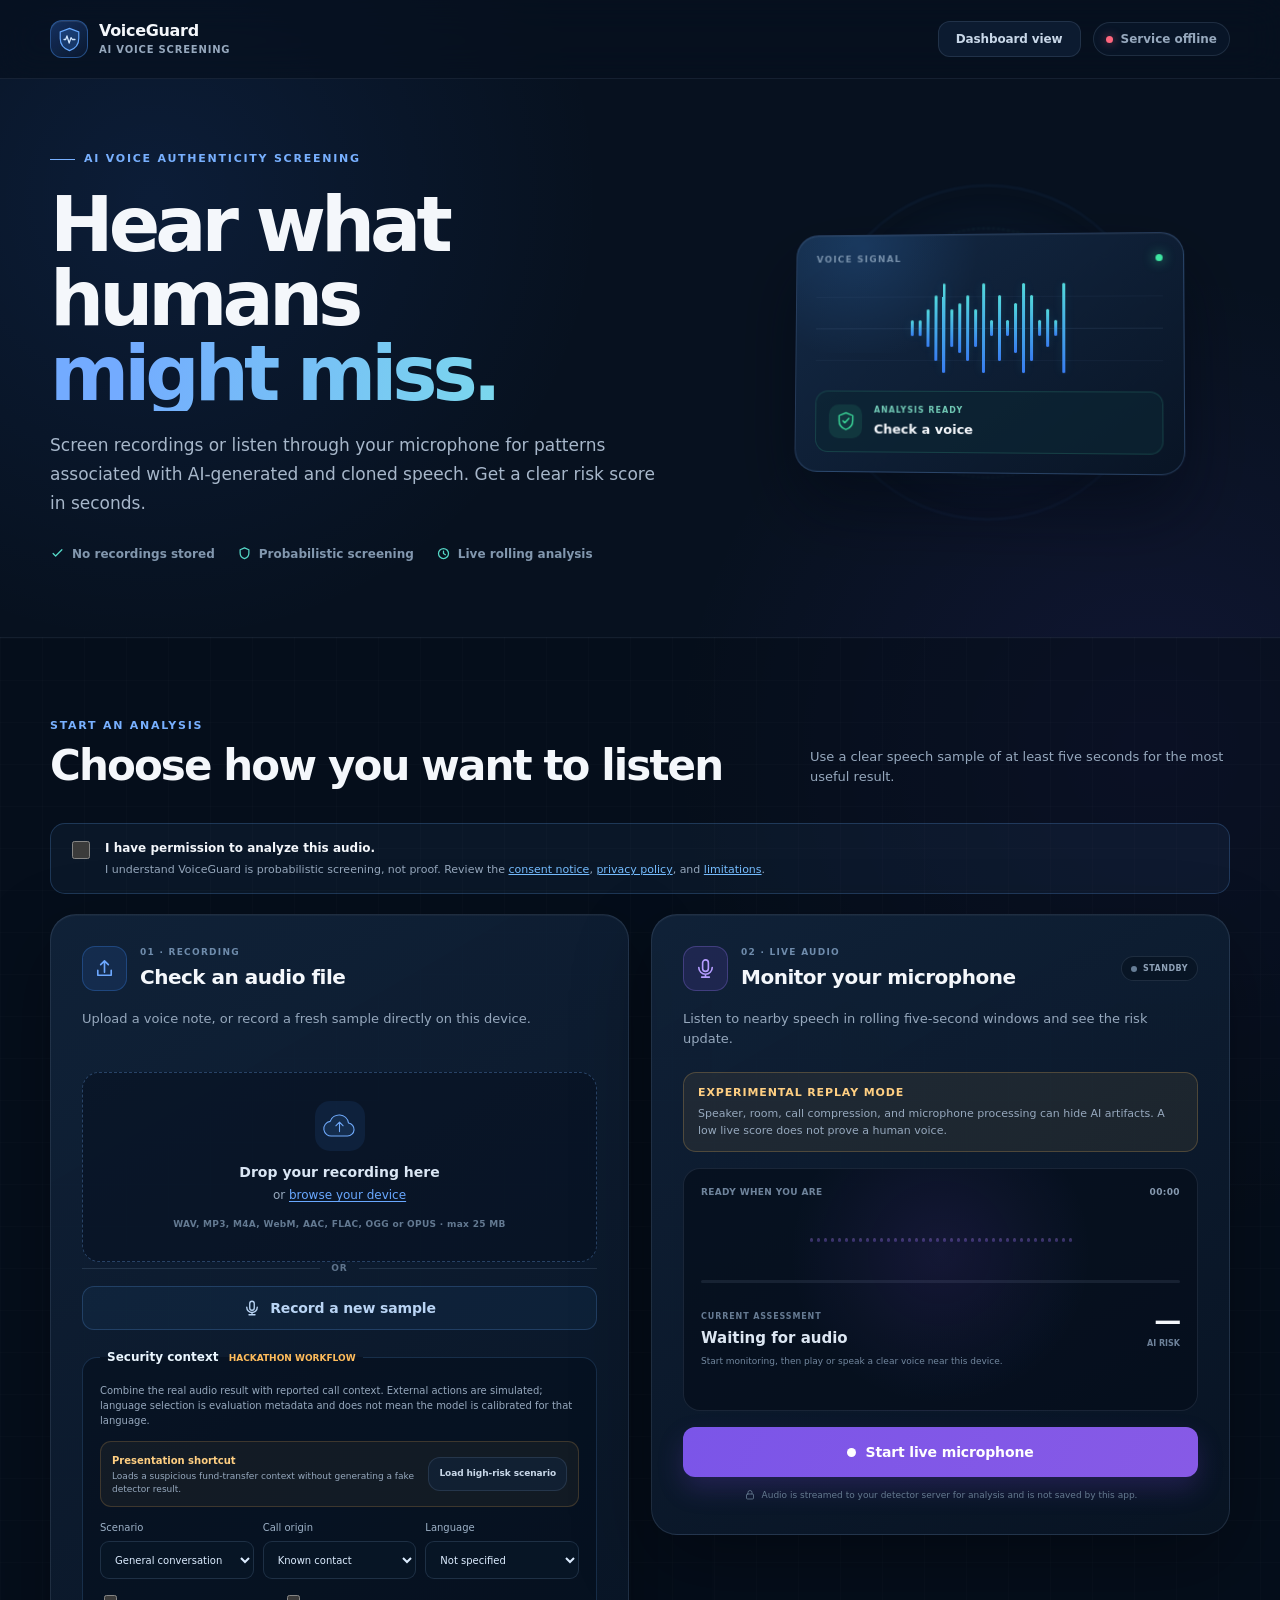
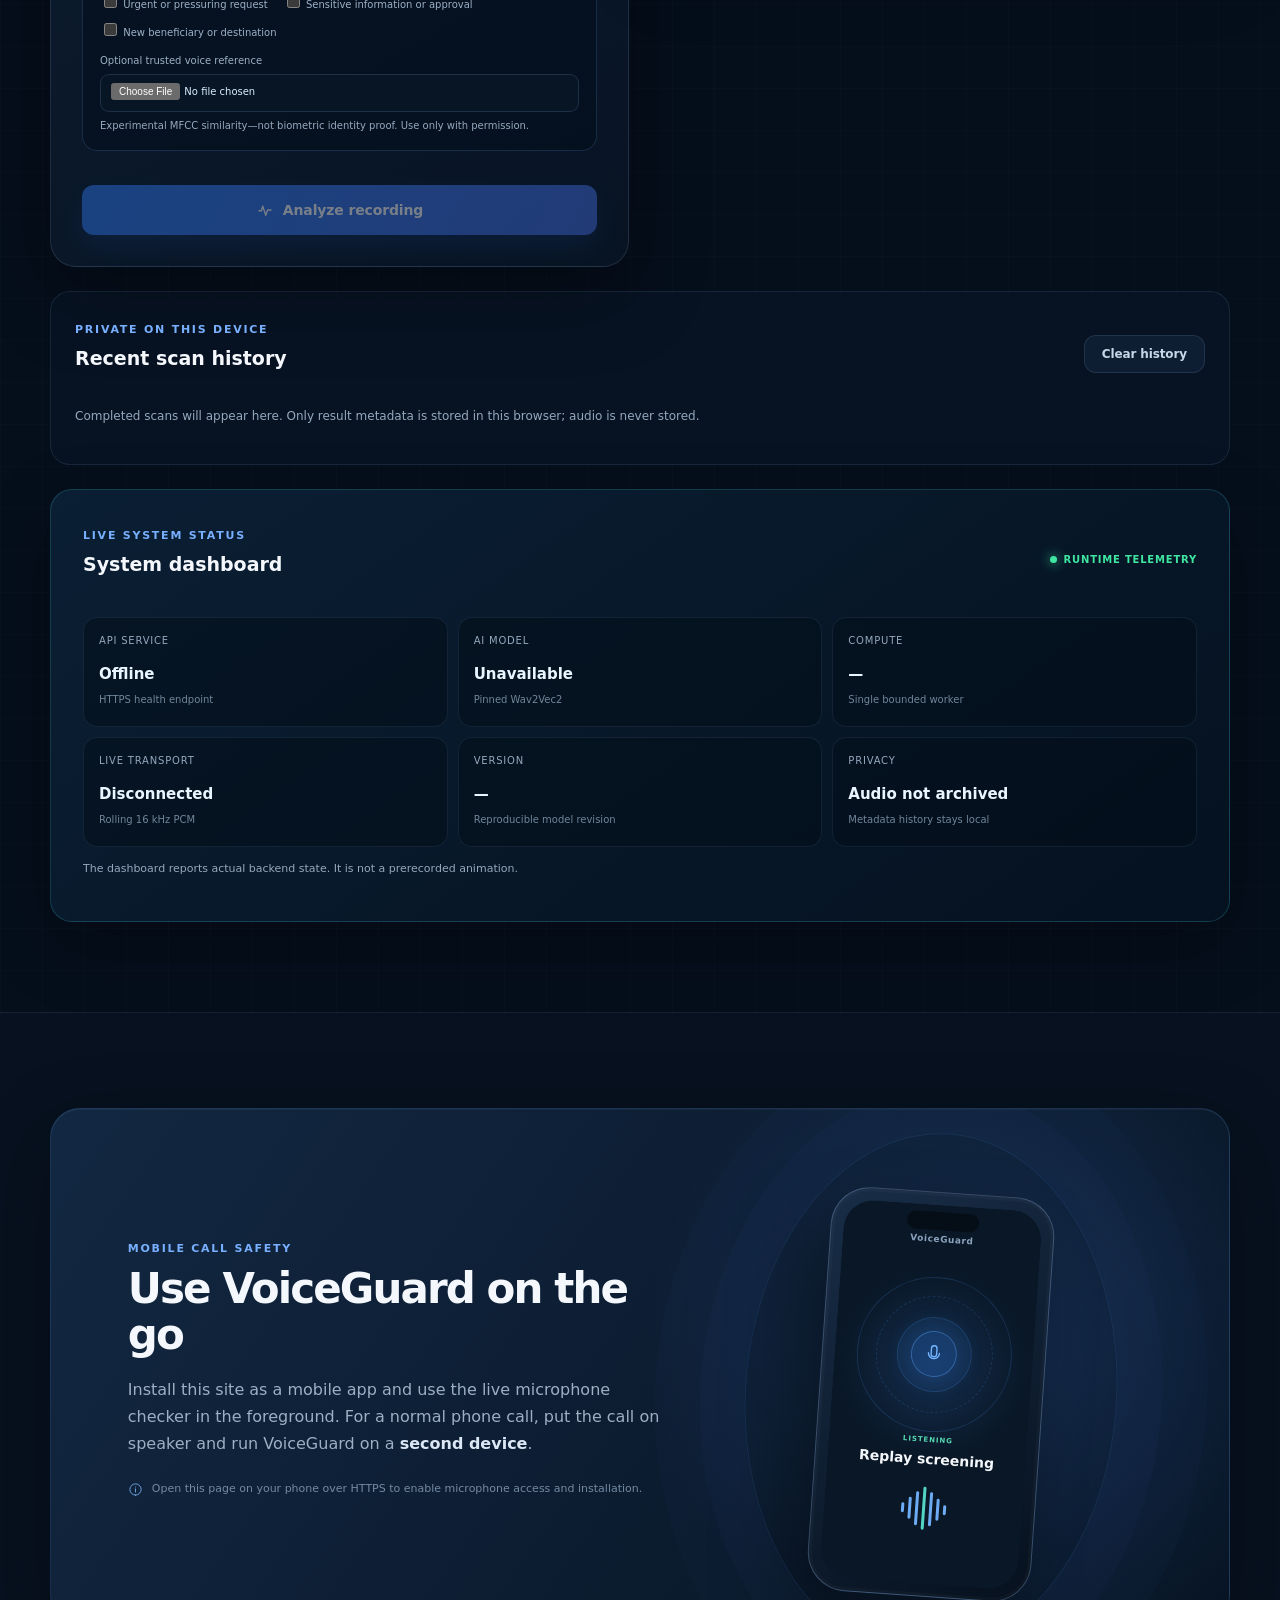
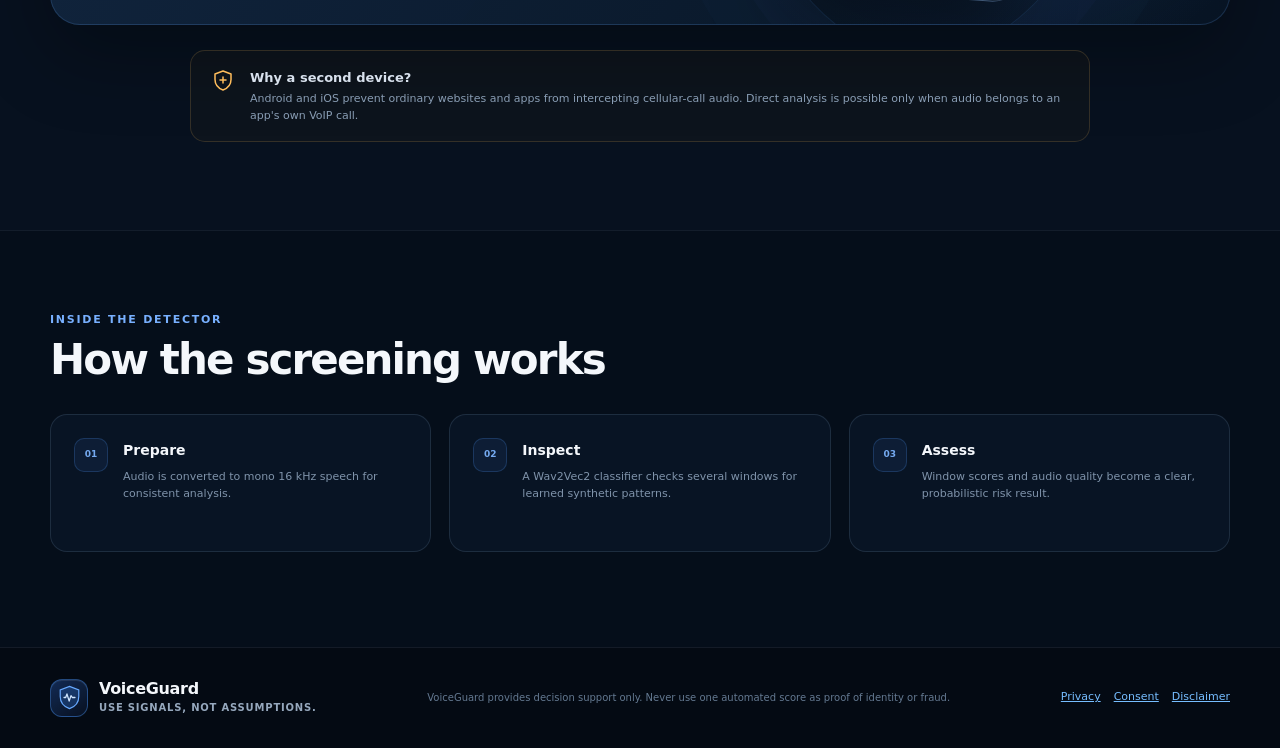
==== commit 914c8390: "Add one-click hackathon demo flow" ====
--- a/static/index.html
+++ b/static/index.html
@@ -10,8 +10,8 @@
     <link rel="icon" href="/static/icon.svg" type="image/svg+xml">
     <link rel="apple-touch-icon" sizes="180x180" href="/static/apple-touch-icon.png">
     <link rel="manifest" href="/static/manifest.webmanifest">
-    <link rel="stylesheet" href="/static/styles.css?v=2.0.0">
-    <script src="/static/app.js?v=2.0.0" defer></script>
+    <link rel="stylesheet" href="/static/styles.css?v=2.0.1">
+    <script src="/static/app.js?v=2.0.1" defer></script>
 </head>
 <body>
     <a class="skip-link" href="#main-content">Skip to main content</a>
@@ -179,6 +179,11 @@
                             <fieldset class="context-panel">
                                 <legend>Security context <span>Hackathon workflow</span></legend>
                                 <p>Combine the real audio result with reported call context. External actions are simulated; language selection is evaluation metadata and does not mean the model is calibrated for that language.</p>
+                                <div class="demo-preset">
+                                    <div><strong>Presentation shortcut</strong><span>Loads a suspicious fund-transfer context without generating a fake detector result.</span></div>
+                                    <button class="button button-quiet" id="demo-preset-button" type="button">Load high-risk scenario</button>
+                                    <button class="button button-quiet" id="demo-reset-button" type="button" hidden>Reset scenario</button>
+                                </div>
                                 <div class="context-grid">
                                     <label>Scenario
                                         <select id="scenario-input">
--- a/static/styles.css
+++ b/static/styles.css
@@ -1809,6 +1809,11 @@
 .context-panel legend span { margin-left: 6px; color: #ffbd5c; font-size: 9px; text-transform: uppercase; }
 .context-panel > p,
 .reference-upload small { margin: 0; color: var(--muted); font-size: 10px; line-height: 1.5; }
+.demo-preset { display: flex; align-items: center; gap: 9px; padding: 11px; border: 1px solid rgba(255, 189, 92, 0.18); border-radius: 11px; background: rgba(255, 189, 92, 0.05); }
+.demo-preset > div { display: grid; gap: 2px; margin-right: auto; }
+.demo-preset strong { color: #ffcf82; font-size: 10px; }
+.demo-preset span { color: var(--muted); font-size: 9px; line-height: 1.4; }
+.demo-preset .button { min-height: 34px; padding: 0 10px; font-size: 9px; white-space: nowrap; }
 .context-grid { display: grid; grid-template-columns: repeat(3, 1fr); gap: 9px; }
 .context-grid label,
 .reference-upload { display: grid; gap: 6px; color: #9db1c7; font-size: 10px; }
@@ -1965,6 +1970,8 @@
 }
 
 @media (max-width: 680px) {
+    .demo-preset { align-items: stretch; flex-direction: column; }
+    .demo-preset .button { width: 100%; }
     .context-grid { grid-template-columns: 1fr; }
     .workflow-panel { grid-template-columns: 1fr; }
     .workflow-score { padding: 0 0 12px; border-right: 0; border-bottom: 1px solid rgba(119, 154, 193, 0.14); }
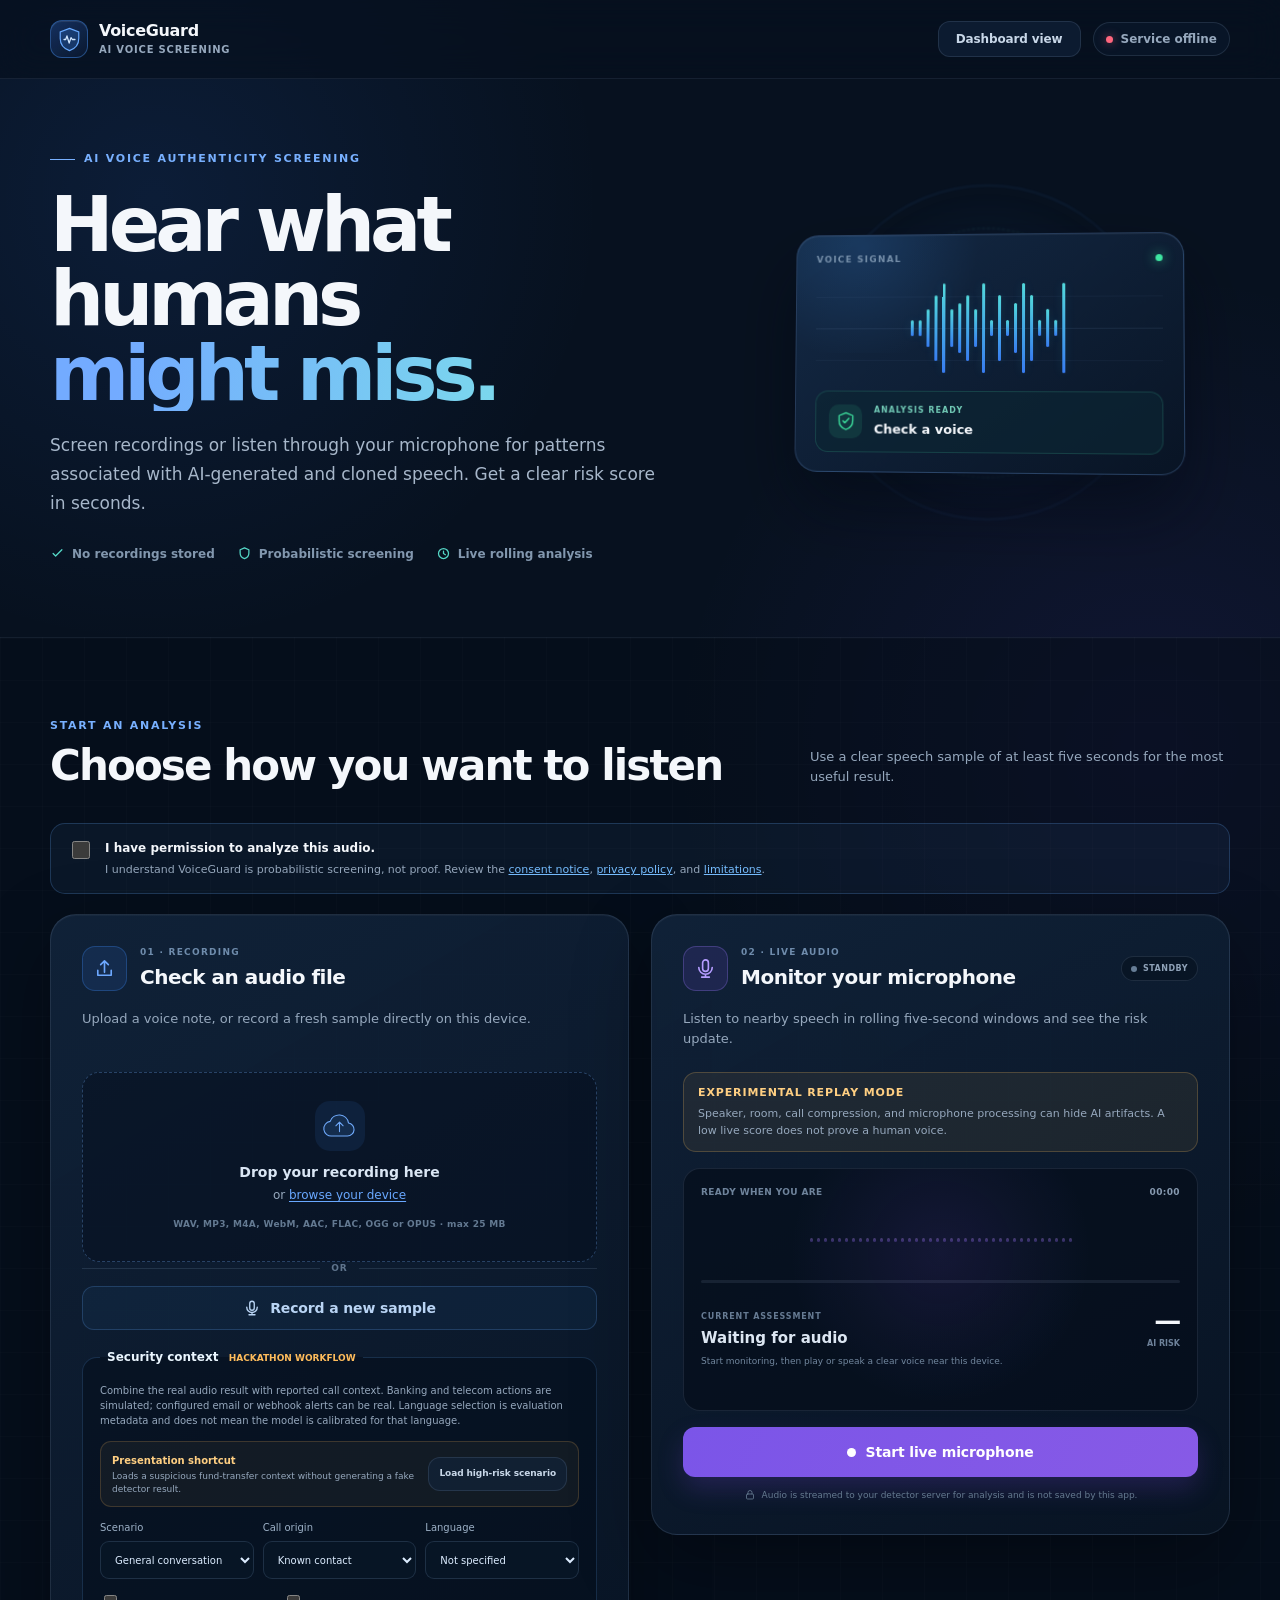
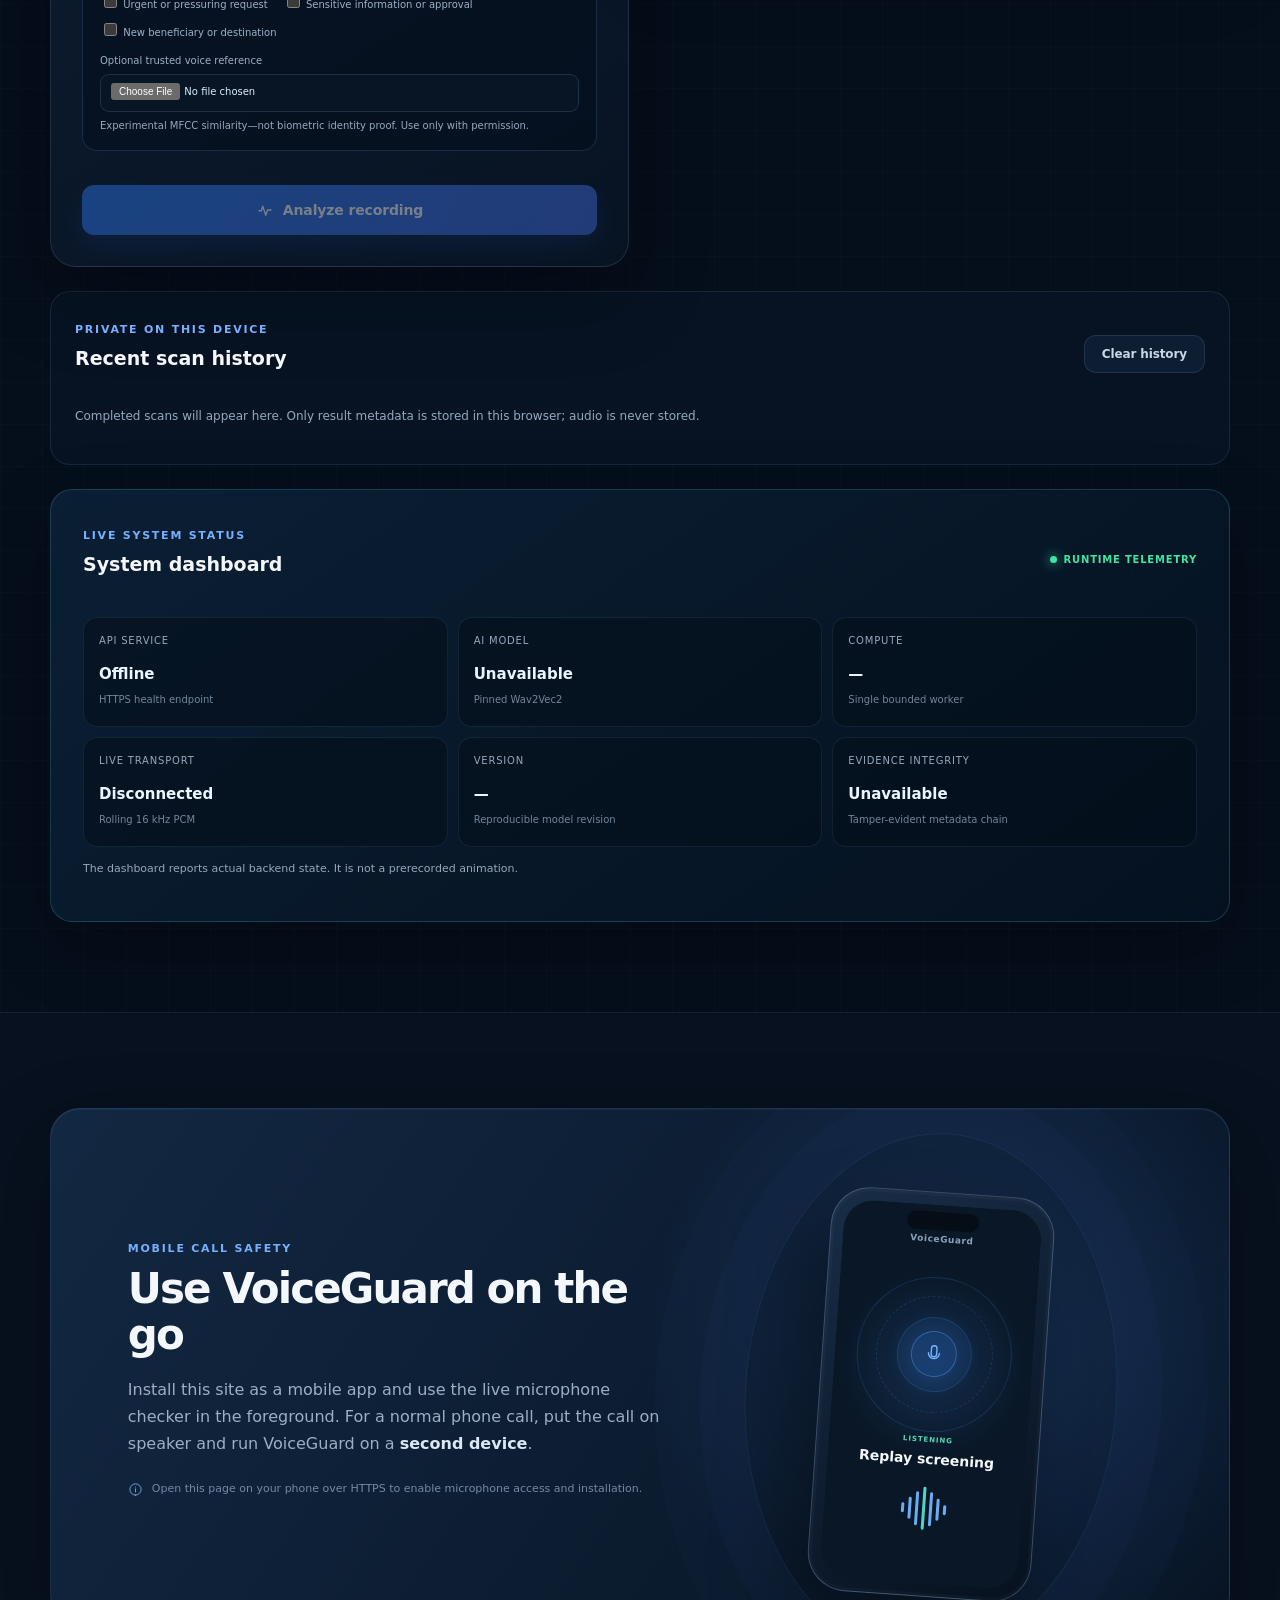
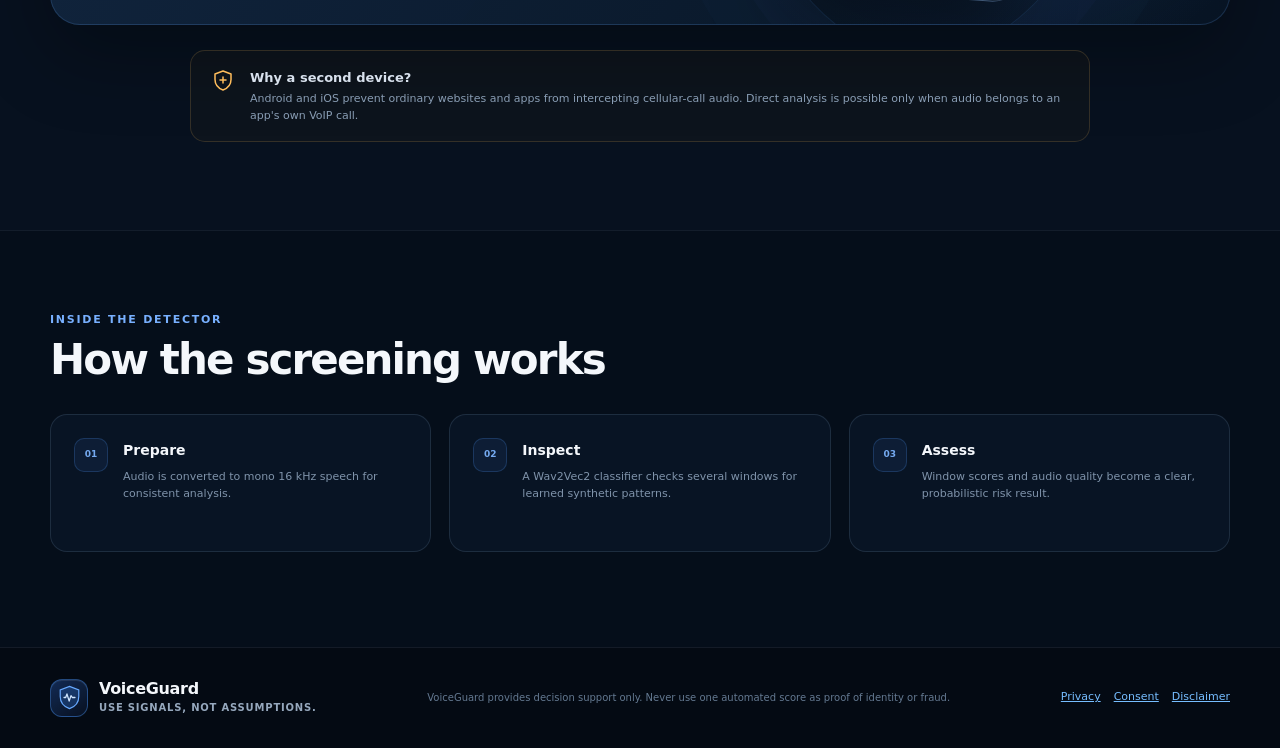
==== commit de202f85: "Add external alerts and tamper-evident audit chain" ====
--- a/static/index.html
+++ b/static/index.html
@@ -10,8 +10,8 @@
     <link rel="icon" href="/static/icon.svg" type="image/svg+xml">
     <link rel="apple-touch-icon" sizes="180x180" href="/static/apple-touch-icon.png">
     <link rel="manifest" href="/static/manifest.webmanifest">
-    <link rel="stylesheet" href="/static/styles.css?v=2.0.1">
-    <script src="/static/app.js?v=2.0.1" defer></script>
+    <link rel="stylesheet" href="/static/styles.css?v=2.2.0">
+    <script src="/static/app.js?v=2.2.0" defer></script>
 </head>
 <body>
     <a class="skip-link" href="#main-content">Skip to main content</a>
@@ -178,7 +178,7 @@
 
                             <fieldset class="context-panel">
                                 <legend>Security context <span>Hackathon workflow</span></legend>
-                                <p>Combine the real audio result with reported call context. External actions are simulated; language selection is evaluation metadata and does not mean the model is calibrated for that language.</p>
+                                <p>Combine the real audio result with reported call context. Banking and telecom actions are simulated; configured email or webhook alerts can be real. Language selection is evaluation metadata and does not mean the model is calibrated for that language.</p>
                                 <div class="demo-preset">
                                     <div><strong>Presentation shortcut</strong><span>Loads a suspicious fund-transfer context without generating a fake detector result.</span></div>
                                     <button class="button button-quiet" id="demo-preset-button" type="button">Load high-risk scenario</button>
@@ -256,6 +256,7 @@
                                 <div><dt>Processing time</dt><dd id="metric-processing">Waiting</dd></div>
                                 <div><dt>Median pitch</dt><dd id="metric-pitch">—</dd></div>
                                 <div><dt>Pause ratio</dt><dd id="metric-pauses">—</dd></div>
+                                <div><dt>Pitch variation</dt><dd id="metric-pitch-variation">—</dd></div>
                             </dl>
                             <section class="workflow-panel" id="workflow-panel" aria-labelledby="workflow-title" hidden>
                                 <div class="workflow-score">
@@ -269,7 +270,8 @@
                                 </div>
                                 <ul id="workflow-reasons"></ul>
                                 <div class="alert-strip" id="workflow-alerts"></div>
-                                <p class="simulation-label">SIMULATION: external notifications and transaction controls are demonstration events only.</p>
+                                <p class="simulation-label">TRANSACTION CONTROLS ARE SIMULATED. Email and webhook alerts are real only when configured; delivery status appears below.</p>
+                                <p class="integration-status" id="integration-status">External delivery status will appear after analysis.</p>
                             </section>
                             <section class="speaker-panel" id="speaker-panel" hidden>
                                 <span>Experimental voice-reference comparison</span>
@@ -286,6 +288,10 @@
                                     <span>File fingerprint</span>
                                     <code id="file-fingerprint">Unavailable</code>
                                 </div>
+                                <div class="fingerprint-row">
+                                    <span>Tamper-evident chain</span>
+                                    <code id="evidence-chain">Unavailable</code>
+                                </div>
                             </div>
                             <div class="result-actions">
                                 <button class="button button-secondary" id="download-report" type="button">Download evidence report</button>
@@ -386,7 +392,7 @@
                         <article><span>Compute</span><strong id="dashboard-device">—</strong><small>Single bounded worker</small></article>
                         <article><span>Live transport</span><strong id="dashboard-transport">—</strong><small>Rolling 16 kHz PCM</small></article>
                         <article><span>Version</span><strong id="dashboard-version">—</strong><small>Reproducible model revision</small></article>
-                        <article><span>Privacy</span><strong>Audio not archived</strong><small>Metadata history stays local</small></article>
+                        <article><span>Evidence integrity</span><strong id="dashboard-audit">Checking</strong><small>Tamper-evident metadata chain</small></article>
                     </div>
                     <p class="dashboard-note">The dashboard reports actual backend state. It is not a prerecorded animation.</p>
                 </section>
--- a/static/styles.css
+++ b/static/styles.css
@@ -1029,6 +1029,9 @@
 .result-copy h4 {
     margin: 8px 0 4px;
     font-size: 16px;
+    line-height: 1.3;
+    overflow-wrap: anywhere;
+    word-break: break-word;
 }
 
 .result-copy p {
@@ -1852,6 +1855,7 @@
 .alert-strip { grid-column: 1 / -1; display: flex; flex-wrap: wrap; gap: 7px; }
 .alert-strip span { padding: 6px 9px; border: 1px solid rgba(255, 189, 92, 0.22); border-radius: 99px; color: #ffcf82; font-size: 9px; }
 .workflow-panel .simulation-label { grid-column: 1 / -1; color: #ffbd5c; font-size: 9px; letter-spacing: 0.04em; }
+.workflow-panel .integration-status { grid-column: 1 / -1; padding-top: 8px; border-top: 1px solid rgba(119, 154, 193, 0.13); color: #8fc8ff; font-size: 9px; }
 .speaker-panel { display: grid; gap: 5px; margin-top: 10px; padding: 13px 15px; border: 1px solid rgba(157, 123, 255, 0.2); border-radius: 13px; background: rgba(157, 123, 255, 0.06); }
 .speaker-panel span { color: #bda8ff; font-size: 9px; text-transform: uppercase; letter-spacing: 0.08em; }
 .speaker-panel strong { font-size: 13px; }
